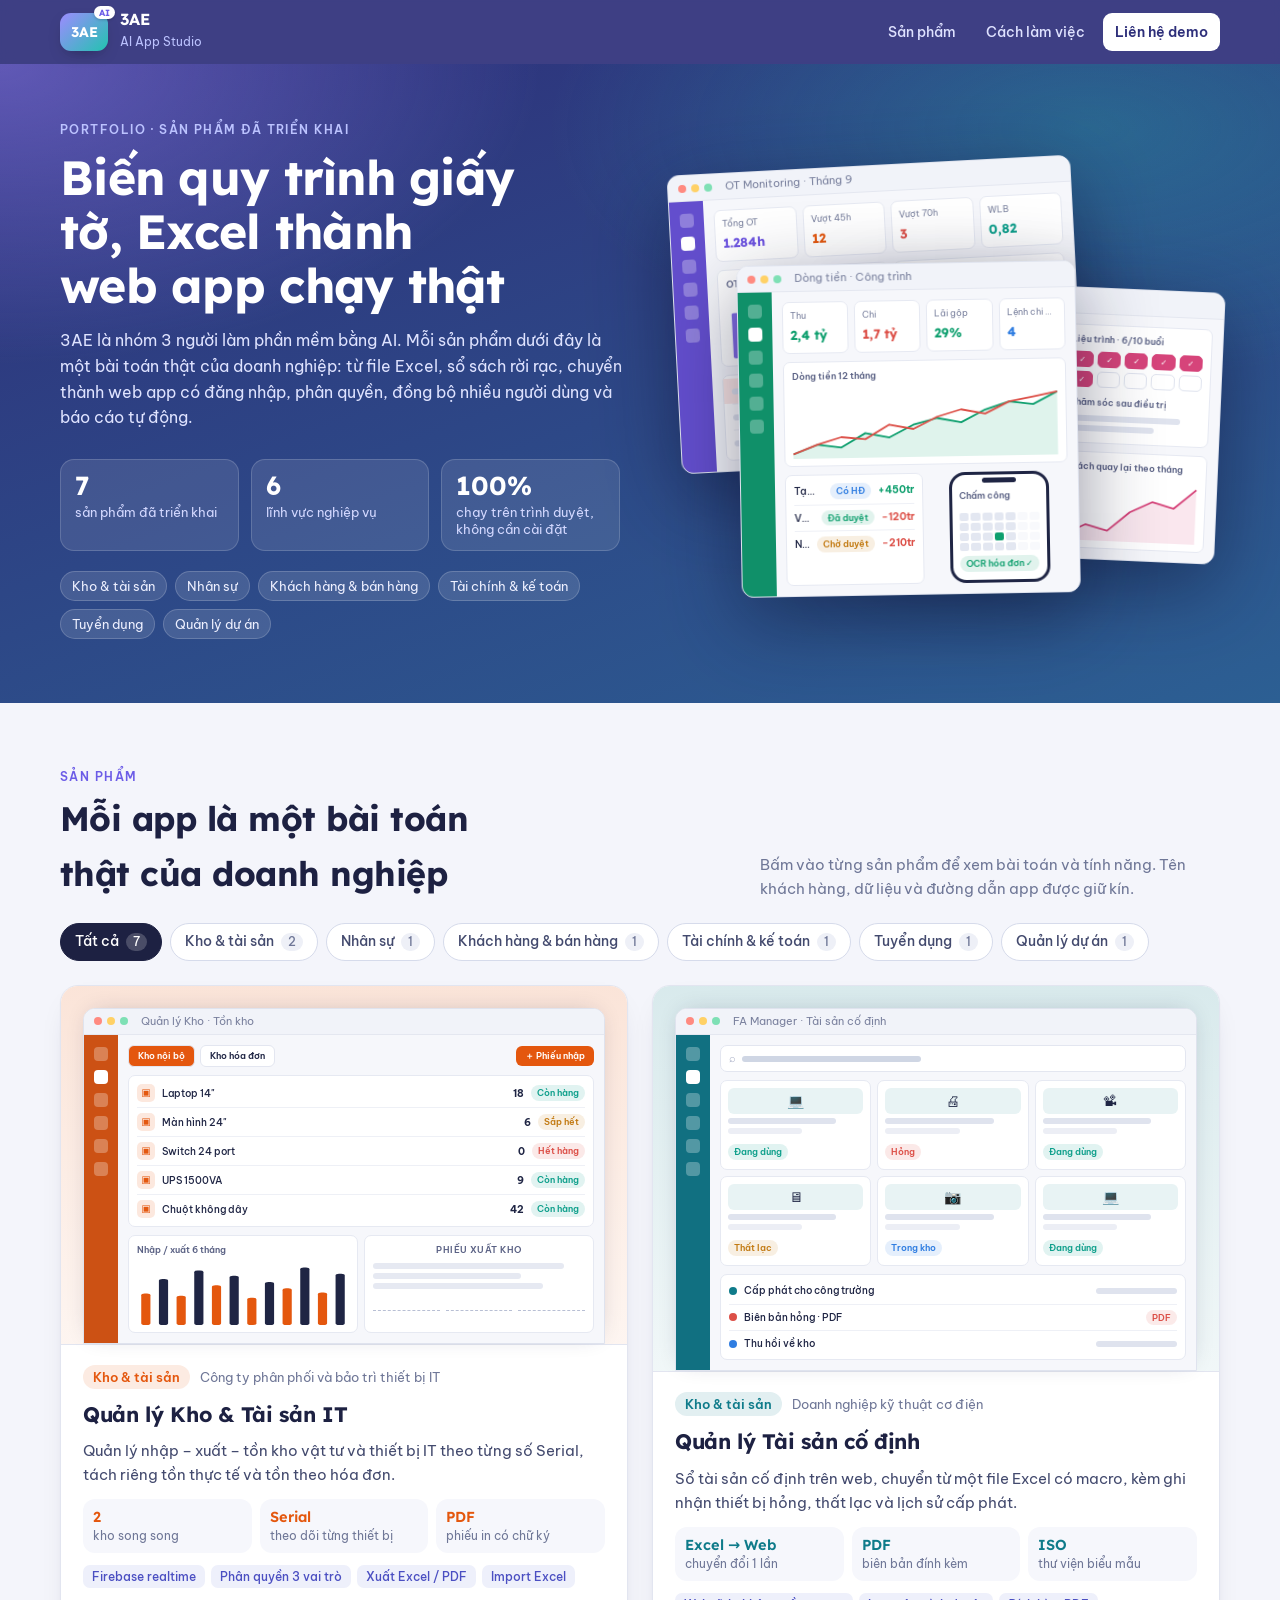
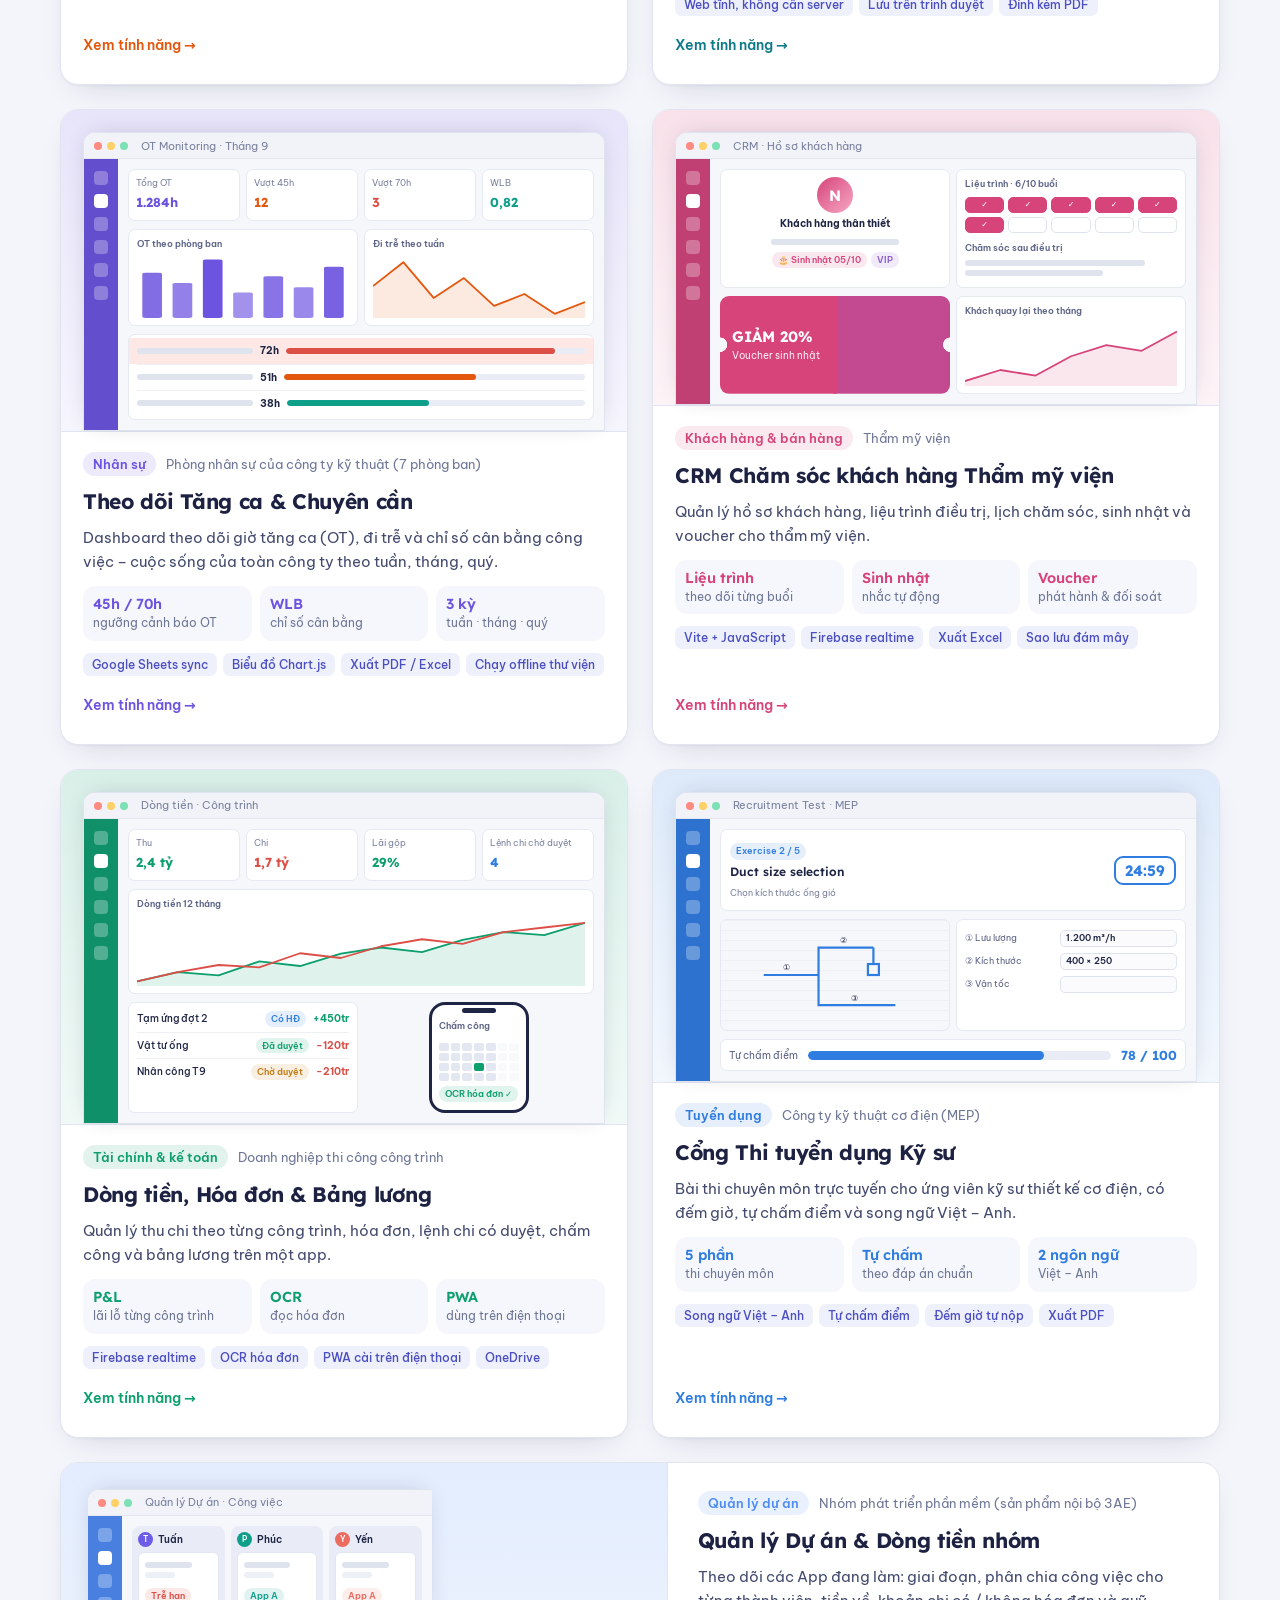
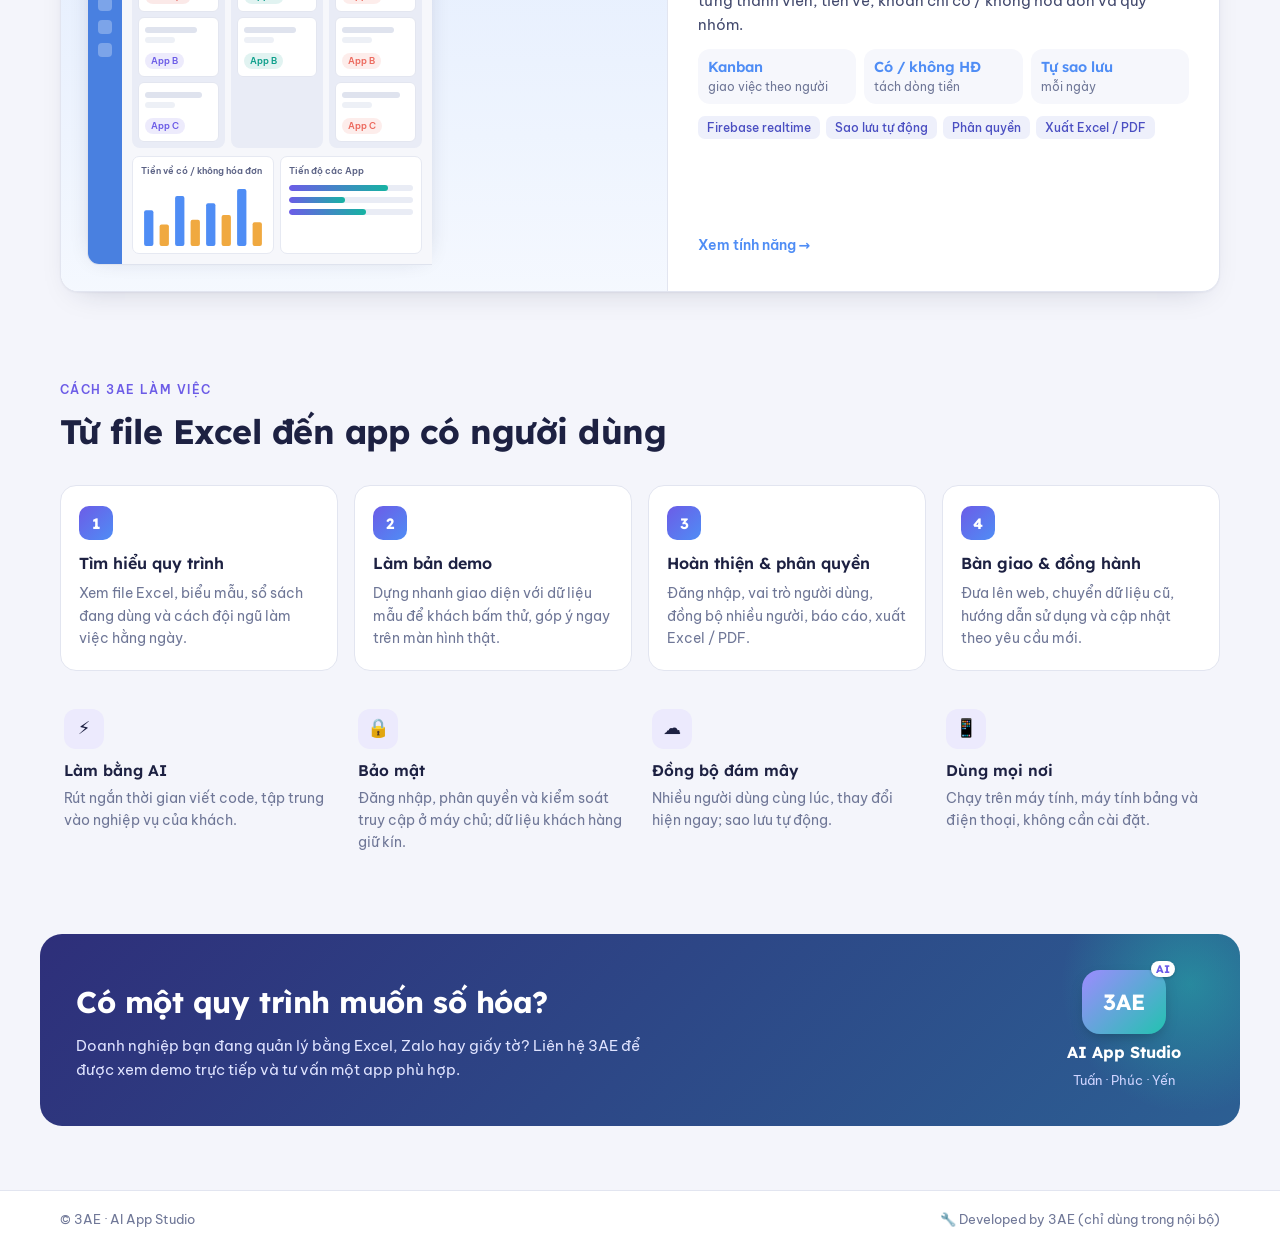
==== gioi-thieu/index.html @ 98850b15 "Thêm trang giới thiệu sản phẩm công khai (gioi-thieu/) và mục Giới thiệu sản phẩm trong app Co-Autho" ====
<!DOCTYPE html>
<html lang="vi">
<head>
<meta charset="utf-8">
<meta name="viewport" content="width=device-width,initial-scale=1">
<title>3AE · AI App Studio – Sản phẩm đã triển khai</title>
<meta name="description" content="3AE – nhóm làm web app bằng AI. Các sản phẩm đã triển khai: quản lý kho, tài sản, nhân sự, CRM, dòng tiền, thi tuyển dụng, quản lý dự án.">
<meta property="og:type" content="website">
<meta property="og:title" content="3AE · AI App Studio – Sản phẩm đã triển khai">
<meta property="og:description" content="Biến quy trình giấy tờ, Excel thành web app chạy thật. Xem 7 sản phẩm 3AE đã làm cho doanh nghiệp.">
<meta property="og:image" content="https://ahntuan13.github.io/taytrai/gioi-thieu/og.png">
<meta property="og:url" content="https://ahntuan13.github.io/taytrai/gioi-thieu/">
<meta name="twitter:card" content="summary_large_image">
<link rel="icon" href="data:image/svg+xml,%3Csvg xmlns='http://www.w3.org/2000/svg' viewBox='0 0 64 64'%3E%3Cdefs%3E%3ClinearGradient id='g' x1='0' y1='0' x2='1' y2='1'%3E%3Cstop offset='0' stop-color='%239d8bff'/%3E%3Cstop offset='1' stop-color='%2322c3b0'/%3E%3C/linearGradient%3E%3C/defs%3E%3Crect width='64' height='64' rx='14' fill='url(%23g)'/%3E%3Ctext x='32' y='41' font-family='Arial' font-weight='700' font-size='22' fill='white' text-anchor='middle'%3E3AE%3C/text%3E%3C/svg%3E">
<link rel="preconnect" href="https://fonts.googleapis.com">
<link rel="preconnect" href="https://fonts.gstatic.com" crossorigin>
<link href="https://fonts.googleapis.com/css2?family=Be+Vietnam+Pro:wght@400;500;600;700&family=Lexend:wght@500;600;700&display=swap" rel="stylesheet">
<link rel="stylesheet" href="style.css?v=20260930.1030">
</head>
<body>
<header class="nav">
  <div class="wrap navin">
    <a class="logo" href="#top"><span class="lg">3AE<em>AI</em></span><span><b>3AE</b><small>AI App Studio</small></span></a>
    <nav><a href="#san-pham">Sản phẩm</a><a href="#cach-lam">Cách làm việc</a><a href="#lien-he" class="navcta">Liên hệ demo</a></nav>
  </div>
</header>

<main id="top">
  <section class="hero">
    <div class="wrap heroin">
      <div class="htext">
        <div class="eyebrow">Portfolio · Sản phẩm đã triển khai</div>
        <h1 id="hero-title">Biến quy trình giấy tờ, Excel thành web app chạy thật</h1>
        <p id="hero-intro"></p>
        <div class="hstats">
          <div><b id="stat-products">7</b><span>sản phẩm đã triển khai</span></div>
          <div><b id="stat-fields">6</b><span>lĩnh vực nghiệp vụ</span></div>
          <div><b>100%</b><span>chạy trên trình duyệt, không cần cài đặt</span></div>
        </div>
        <div class="hfields" id="hero-fields"></div>
      </div>
      <div class="collage" id="collage" aria-hidden="true"></div>
    </div>
  </section>

  <section class="products" id="san-pham">
    <div class="wrap">
      <div class="shead">
        <div><div class="eyebrow dark">Sản phẩm</div><h2>Mỗi app là một bài toán thật của doanh nghiệp</h2></div>
        <p>Bấm vào từng sản phẩm để xem bài toán và tính năng. Tên khách hàng, dữ liệu và đường dẫn app được giữ kín.</p>
      </div>
      <div class="filters" id="filters" role="group" aria-label="Lọc theo lĩnh vực"></div>
      <div class="grid" id="grid"></div>
    </div>
  </section>

  <section class="how" id="cach-lam">
    <div class="wrap">
      <div class="eyebrow dark">Cách 3AE làm việc</div>
      <h2>Từ file Excel đến app có người dùng</h2>
      <ol class="steps">
        <li><b>Tìm hiểu quy trình</b><p>Xem file Excel, biểu mẫu, sổ sách đang dùng và cách đội ngũ làm việc hằng ngày.</p></li>
        <li><b>Làm bản demo</b><p>Dựng nhanh giao diện với dữ liệu mẫu để khách bấm thử, góp ý ngay trên màn hình thật.</p></li>
        <li><b>Hoàn thiện & phân quyền</b><p>Đăng nhập, vai trò người dùng, đồng bộ nhiều người, báo cáo, xuất Excel / PDF.</p></li>
        <li><b>Bàn giao & đồng hành</b><p>Đưa lên web, chuyển dữ liệu cũ, hướng dẫn sử dụng và cập nhật theo yêu cầu mới.</p></li>
      </ol>
      <div class="pillars">
        <div><span>⚡</span><b>Làm bằng AI</b><p>Rút ngắn thời gian viết code, tập trung vào nghiệp vụ của khách.</p></div>
        <div><span>🔒</span><b>Bảo mật</b><p>Đăng nhập, phân quyền và kiểm soát truy cập ở máy chủ; dữ liệu khách hàng giữ kín.</p></div>
        <div><span>☁</span><b>Đồng bộ đám mây</b><p>Nhiều người dùng cùng lúc, thay đổi hiện ngay; sao lưu tự động.</p></div>
        <div><span>📱</span><b>Dùng mọi nơi</b><p>Chạy trên máy tính, máy tính bảng và điện thoại, không cần cài đặt.</p></div>
      </div>
    </div>
  </section>

  <section class="cta" id="lien-he">
    <div class="wrap ctain">
      <div><h2>Có một quy trình muốn số hóa?</h2><p id="cta-text"></p></div>
      <div class="ctabadge"><span class="lg big">3AE<em>AI</em></span><b>AI App Studio</b><small>Tuấn · Phúc · Yến</small></div>
    </div>
  </section>
</main>

<footer class="foot"><div class="wrap footin"><span>© 3AE · AI App Studio</span><span class="credit-text"></span></div></footer>
<div id="modal"></div>

<script src="san-pham.js?v=20260930.1000"></script>
<script src="app.js?v=20260930.1000"></script>
</body>
</html>
---- gioi-thieu/style.css ----
/* Trang giới thiệu 3AE · AI App Studio */
:root{
  --bg:#f4f5fb; --panel:#fff; --ink:#1d2142; --ink2:#434a6e; --muted:#6f7797; --line:#e2e5f0;
  --indigo:#2e2f7a; --steel:#2c5f93; --violet:#6c5ce7; --teal:#16b3a2;
  --grad:linear-gradient(135deg,#6c5ce7 0%,#4f8df5 100%);
  --display:'Lexend','Be Vietnam Pro',system-ui,sans-serif;
  --body:'Be Vietnam Pro',system-ui,-apple-system,'Segoe UI',Roboto,Arial,sans-serif;
}
*{box-sizing:border-box}
html{scroll-behavior:smooth;scroll-padding-top:72px}
body{margin:0;background:var(--bg);color:var(--ink);font:15px/1.6 var(--body);-webkit-font-smoothing:antialiased}
body.noscroll{overflow:hidden}
h1,h2,h3,h4{font-family:var(--display);margin:0;letter-spacing:-.015em;text-wrap:balance}
p{margin:0}
a{color:inherit}
button{font:inherit;color:inherit;cursor:pointer}
:focus-visible{outline:3px solid #9d8bff;outline-offset:2px}
.wrap{width:100%;max-width:1200px;margin:0 auto;padding-inline:20px}
.eyebrow{font-size:12px;font-weight:600;letter-spacing:.12em;text-transform:uppercase;color:#bcc3ff}
.eyebrow.dark{color:var(--violet)}

/* logo */
.lg{position:relative;display:inline-grid;place-items:center;height:38px;min-width:48px;padding:0 8px;border-radius:11px;background:linear-gradient(135deg,#9d8bff 0%,#22c3b0 100%);color:#fff;font:700 14px var(--display);box-shadow:0 6px 16px -6px rgba(0,0,0,.35)}
.lg em{position:absolute;right:-7px;top:-7px;font-style:normal;background:#fff;color:var(--violet);font-size:9px;font-weight:700;border-radius:99px;padding:1px 5px;box-shadow:0 1px 3px rgba(0,0,0,.2)}
.lg.big{height:64px;min-width:84px;font-size:22px;border-radius:18px}
.lg.big em{font-size:11px;right:-9px;top:-9px}

/* nav */
.nav{position:sticky;top:0;z-index:30;background:rgba(46,47,122,.92);backdrop-filter:blur(8px);color:#fff}
.navin{display:flex;align-items:center;justify-content:space-between;gap:16px;height:64px}
.logo{display:flex;align-items:center;gap:12px;text-decoration:none}
.logo b{display:block;font:700 16px var(--display);line-height:1.1}
.logo small{color:#bcc3ff;font-size:12px}
.nav nav{display:flex;align-items:center;gap:6px}
.nav nav a{text-decoration:none;font-size:14px;font-weight:500;padding:8px 12px;border-radius:9px;color:#dfe2ff}
.nav nav a:hover{background:rgba(255,255,255,.12);color:#fff}
.nav nav a.navcta{background:#fff;color:var(--indigo);font-weight:600}
.nav nav a.navcta:hover{background:#eef0ff}

/* hero */
.hero{background:radial-gradient(900px 420px at 85% 10%,rgba(34,195,176,.28),transparent 60%),radial-gradient(900px 500px at 0% 0%,rgba(157,139,255,.45),transparent 60%),linear-gradient(160deg,var(--indigo) 0%,var(--steel) 100%);color:#fff;overflow:hidden}
.heroin{display:grid;grid-template-columns:minmax(0,1.05fr) minmax(0,1fr);gap:40px;align-items:center;padding-block:56px 64px}
.htext h1{font-size:clamp(30px,4.2vw,48px);line-height:1.12;font-weight:700;margin:12px 0 16px}
.htext>p{color:#dfe3ff;max-width:56ch;font-size:16px}
.hstats{display:grid;grid-template-columns:repeat(3,minmax(0,1fr));gap:12px;margin:28px 0 20px;max-width:560px}
.hstats div{background:rgba(255,255,255,.1);border:1px solid rgba(255,255,255,.16);border-radius:14px;padding:12px 14px}
.hstats b{display:block;font:700 26px var(--display);line-height:1.1}
.hstats span{font-size:12.5px;color:#d3d8ff;line-height:1.35;display:block;margin-top:4px}
.hfields{display:flex;flex-wrap:wrap;gap:8px}
.hfields span{font-size:12.5px;padding:4px 11px;border-radius:99px;background:rgba(255,255,255,.12);color:#eef0ff;border:1px solid rgba(255,255,255,.18)}
.collage{position:relative;height:430px}
.cl{position:absolute;width:74%;filter:drop-shadow(0 24px 40px rgba(8,10,40,.45))}
.cl0{left:0;top:0;transform:rotate(-3deg)}
.cl1{right:0;top:120px;transform:rotate(2.5deg);width:66%}
.cl2{left:12%;bottom:0;width:62%;transform:rotate(-1deg)}
.cl .m-frame{pointer-events:none}

/* products */
.products{padding-block:64px 40px}
.shead{display:flex;justify-content:space-between;align-items:flex-end;gap:24px;flex-wrap:wrap;margin-bottom:22px}
.shead h2{font-size:clamp(24px,3vw,34px);margin-top:6px;max-width:22ch}
.shead p{color:var(--muted);max-width:46ch}
.filters{display:flex;flex-wrap:wrap;gap:8px;margin-bottom:24px}
.fchip{border:1px solid #d6dbeb;background:#fff;border-radius:99px;padding:7px 14px;font-size:13.5px;font-weight:500;color:var(--ink2);display:inline-flex;gap:7px;align-items:center}
.fchip small{font-size:11.5px;color:var(--muted);background:#eef0f7;border-radius:99px;padding:0 7px}
.fchip:hover{border-color:#b9bfe0}
.fchip[aria-pressed="true"]{background:var(--ink);border-color:var(--ink);color:#fff}
.fchip[aria-pressed="true"] small{background:rgba(255,255,255,.2);color:#fff}
.grid{display:grid;grid-template-columns:repeat(2,minmax(0,1fr));gap:24px}
.card{background:var(--panel);border:1px solid var(--line);border-radius:18px;overflow:hidden;display:flex;flex-direction:column;box-shadow:0 1px 2px rgba(29,33,66,.04),0 12px 30px -18px rgba(29,33,66,.25);transition:transform .18s,box-shadow .18s}
.card:hover{transform:translateY(-3px);box-shadow:0 1px 2px rgba(29,33,66,.04),0 22px 44px -22px rgba(29,33,66,.35)}
.shot{all:unset;display:block;cursor:pointer;padding:22px 22px 0;background:linear-gradient(180deg,color-mix(in srgb,var(--c) 16%,#fff) 0%,color-mix(in srgb,var(--c) 6%,#fff) 100%);border-bottom:1px solid var(--line)}
.shot .m-frame{border-bottom-left-radius:0;border-bottom-right-radius:0;box-shadow:0 -2px 24px -10px rgba(29,33,66,.3)}
.shot:focus-visible{outline:3px solid var(--c);outline-offset:-3px}
.cbody{padding:20px 22px 22px;display:flex;flex-direction:column;gap:12px;flex:1}
.cmeta{display:flex;flex-wrap:wrap;gap:6px 10px;align-items:center;font-size:12.5px}
.field{font-weight:600;color:var(--c);background:color-mix(in srgb,var(--c) 12%,#fff);padding:2px 10px;border-radius:99px}
.client{color:var(--muted)}
.card h3{font-size:21px;line-height:1.25}
.card p{color:var(--ink2)}
.cstats{display:grid;grid-template-columns:repeat(3,minmax(0,1fr));gap:8px}
.cstats div{background:#f6f7fc;border-radius:12px;padding:9px 10px}
.cstats b{display:block;font:600 14.5px var(--display);color:var(--c);line-height:1.25}
.cstats span{display:block;font-size:12px;color:var(--muted);line-height:1.35;margin-top:2px}
.ctech{display:flex;flex-wrap:wrap;gap:6px}
.ctech span{font-size:12px;padding:2px 9px;border-radius:7px;background:#eef0fb;color:#4b4fc2;font-weight:500}
.more{all:unset;cursor:pointer;margin-top:auto;align-self:flex-start;font-weight:600;font-size:14px;color:var(--c);padding:6px 0}
.more span{display:inline-block;transition:transform .15s}
.more:hover span{transform:translateX(4px)}
.more:focus-visible{outline:3px solid var(--c);outline-offset:2px;border-radius:4px}

/* how */
.how{padding-block:48px 64px}
.how h2{font-size:clamp(24px,3vw,34px);margin:6px 0 26px}
.steps{list-style:none;margin:0;padding:0;display:grid;grid-template-columns:repeat(4,minmax(0,1fr));gap:16px;counter-reset:s}
.steps li{counter-increment:s;background:#fff;border:1px solid var(--line);border-radius:16px;padding:20px 18px;position:relative}
.steps li::before{content:counter(s);display:grid;place-items:center;width:34px;height:34px;border-radius:10px;background:var(--grad);color:#fff;font:700 15px var(--display);margin-bottom:12px}
.steps b{font:600 16px var(--display)}
.steps p{color:var(--muted);font-size:14px;margin-top:6px}
.pillars{display:grid;grid-template-columns:repeat(4,minmax(0,1fr));gap:16px;margin-top:22px}
.pillars div{padding:16px 4px}
.pillars span{display:grid;place-items:center;width:40px;height:40px;border-radius:12px;background:#eceafd;font-size:18px;margin-bottom:10px}
.pillars b{font:600 15.5px var(--display)}
.pillars p{color:var(--muted);font-size:14px;margin-top:4px}

/* cta */
.cta{padding-block:0 64px}
.ctain{display:flex;align-items:center;justify-content:space-between;gap:28px;flex-wrap:wrap;background:linear-gradient(135deg,var(--indigo) 0%,var(--steel) 100%);color:#fff;border-radius:22px;padding:36px 36px;position:relative;overflow:hidden}
.ctain::after{content:"";position:absolute;right:-80px;top:-80px;width:260px;height:260px;border-radius:50%;background:radial-gradient(circle,rgba(34,195,176,.45),transparent 70%)}
.ctain h2{font-size:clamp(22px,2.6vw,30px)}
.ctain p{color:#dfe3ff;margin-top:8px;max-width:60ch}
.ctabadge{display:flex;flex-direction:column;align-items:center;gap:8px;text-align:center;position:relative;z-index:1;min-width:160px}
.ctabadge b{font:700 16px var(--display)}
.ctabadge small{color:#cfd4ff}

/* footer */
.foot{border-top:1px solid var(--line);background:#fff}
.footin{display:flex;justify-content:space-between;gap:12px;flex-wrap:wrap;padding-block:18px;font-size:13px;color:var(--muted)}

/* modal */
.ov{position:fixed;inset:0;z-index:100;background:rgba(20,22,52,.55);display:flex;justify-content:center;align-items:flex-start;padding:4vh 16px;overflow:auto;animation:fade .15s ease}
.md{position:relative;background:#fff;border-radius:20px;width:100%;max-width:880px;overflow:hidden;box-shadow:0 30px 80px -20px rgba(0,0,0,.5)}
.md-shot{padding:28px 32px 0;background:linear-gradient(180deg,color-mix(in srgb,var(--c) 18%,#fff),color-mix(in srgb,var(--c) 6%,#fff));border-bottom:1px solid var(--line)}
.md-shot .m-frame{border-bottom-left-radius:0;border-bottom-right-radius:0}
.md-body{padding:24px 32px 30px;display:flex;flex-direction:column;gap:14px}
.md-body h2{font-size:28px}
.md-body .lead{font-size:16px;color:var(--ink2)}
.prob{background:#f6f7fc;border-left:4px solid var(--c);border-radius:10px;padding:12px 16px}
.prob b{font-size:13px;text-transform:uppercase;letter-spacing:.06em;color:var(--c)}
.prob p{color:var(--ink2);margin-top:4px}
.md-body h4{font-size:16px;margin-top:4px}
.feat{list-style:none;margin:0;padding:0;display:grid;grid-template-columns:1fr 1fr;gap:8px 20px}
.feat li{position:relative;padding-left:26px;color:var(--ink2);font-size:14.5px}
.feat li::before{content:"✓";position:absolute;left:0;top:1px;width:18px;height:18px;border-radius:6px;display:grid;place-items:center;font-size:11px;font-weight:700;color:#fff;background:var(--c)}
.note{font-size:12.5px;color:var(--muted)}
.x{position:absolute;right:14px;top:14px;z-index:2;width:38px;height:38px;border-radius:12px;border:0;background:rgba(255,255,255,.9);font-size:16px;box-shadow:0 2px 8px rgba(0,0,0,.15)}
.x:hover{background:#fff}
@keyframes fade{from{opacity:0}to{opacity:1}}

/* =====================================================================
   HÌNH MINH HỌA GIAO DIỆN (dữ liệu mẫu)
   ===================================================================== */
.m-frame{--c:#6c5ce7;background:#fff;border-radius:12px;overflow:hidden;border:1px solid #dfe3ee;font-family:var(--body);color:#1f2544;text-align:left;user-select:none}
.m-bar{display:flex;align-items:center;gap:5px;height:26px;padding:0 10px;background:#f1f3f9;border-bottom:1px solid #e4e7f0}
.m-bar span{width:8px;height:8px;border-radius:50%;background:#d5d9e6}
.m-bar span:nth-child(1){background:#ff8a80}.m-bar span:nth-child(2){background:#ffd166}.m-bar span:nth-child(3){background:#7ee0b5}
.m-bar em{font-style:normal;font-size:10.5px;color:#7a819e;margin-left:8px;white-space:nowrap;overflow:hidden;text-overflow:ellipsis}
.m-body{display:flex;min-height:230px}
.m-side{width:34px;flex:none;background:color-mix(in srgb,var(--c) 88%,#1d2142);display:flex;flex-direction:column;align-items:center;gap:9px;padding-top:12px}
.m-side i{width:14px;height:14px;border-radius:4px;background:rgba(255,255,255,.28)}
.m-side i.on{background:#fff}
.m-main{flex:1;min-width:0;padding:10px;display:flex;flex-direction:column;gap:8px;background:#f6f7fb}
.m-svg{display:block;width:100%;height:auto}
.m-t{display:block;height:6px;border-radius:4px;background:#dfe3ee;margin:4px 0}
.m-row4{display:grid;grid-template-columns:repeat(4,minmax(0,1fr));gap:6px}
.m-kpi{background:#fff;border:1px solid #e6e9f2;border-radius:7px;padding:6px 7px;min-width:0}
.m-kl{display:block;font-size:8.5px;color:#7a819e;white-space:nowrap;overflow:hidden;text-overflow:ellipsis}
.m-kpi b{font:700 13px var(--display);white-space:nowrap}
.m-grid2{display:grid;grid-template-columns:repeat(2,minmax(0,1fr));gap:6px}
.m-card{background:#fff;border:1px solid #e6e9f2;border-radius:7px;padding:7px 8px;min-width:0}
.m-ct{font-size:9px;font-weight:600;color:#5a6184;margin-bottom:5px;white-space:nowrap;overflow:hidden;text-overflow:ellipsis}
.m-tbl{padding:3px 8px}
.m-tr{display:flex;align-items:center;gap:7px;padding:5px 0;border-top:1px solid #eef0f6;font-size:9.5px}
.m-tr:first-child{border-top:0}
.m-tr .m-t{flex:none;margin:0}
.m-name{flex:1;min-width:0;white-space:nowrap;overflow:hidden;text-overflow:ellipsis;font-weight:500}
.m-num{font-weight:700;font-variant-numeric:tabular-nums;white-space:nowrap}
.m-prog{flex:1;height:6px;border-radius:99px;background:#e9ecf5;overflow:hidden;min-width:30px}
.m-prog i{display:block;height:100%;border-radius:99px}
.m-prog.big{height:9px}
.m-tr.blink{background:#fde8e6;margin:0 -8px;padding-inline:8px;animation:blink 1.6s ease-in-out infinite}
@keyframes blink{50%{background:#fff}}
.m-chip{display:inline-block;font-size:8.5px;font-weight:600;padding:1px 6px;border-radius:99px;white-space:nowrap}
.m-ico{width:18px;height:18px;border-radius:5px;display:grid;place-items:center;font-size:10px;flex:none}
.m-dot{width:8px;height:8px;border-radius:50%;flex:none}
.m-tabs{display:flex;gap:5px;align-items:center}
.m-tabs b{font-size:9px;font-weight:600;padding:3px 9px;border-radius:6px;background:#fff;border:1px solid #e3e6f0}
.m-btn{margin-left:auto;font-size:9px;font-weight:600;color:#fff;padding:3px 9px;border-radius:6px}
.m-slip .m-t{background:#e6e9f2}
.m-slip .m-ct{text-align:center;letter-spacing:.05em}
.m-sign{display:grid;grid-template-columns:repeat(3,1fr);gap:6px;margin-top:8px}
.m-sign i{height:14px;border-bottom:1px dashed #b8bfd4}
.m-search{display:flex;align-items:center;gap:6px;background:#fff;border:1px solid #e3e6f0;border-radius:7px;padding:4px 8px;font-size:11px;color:#9aa1bd}
.m-search .m-t{margin:0}
.m-assets{display:grid;grid-template-columns:repeat(3,minmax(0,1fr));gap:6px}
.m-asset{background:#fff;border:1px solid #e6e9f2;border-radius:7px;padding:7px;min-width:0}
.m-aic{display:grid;place-items:center;height:26px;border-radius:6px;font-size:14px;margin-bottom:3px}
.m-crm{align-items:stretch}
.m-prof{display:flex;flex-direction:column;align-items:center;text-align:center;gap:3px}
.m-prof b{font-size:10px}
.m-prof .m-t{align-self:center}
.m-av{width:36px;height:36px;border-radius:50%;display:grid;place-items:center;color:#fff;font:700 15px var(--display)}
.m-tags{display:flex;flex-wrap:wrap;gap:4px;justify-content:center}
.m-sess{display:grid;grid-template-columns:repeat(5,1fr);gap:4px}
.m-sess i{display:grid;place-items:center;height:16px;border-radius:5px;border:1px solid #dfe3ee;font-size:8px;font-style:normal;color:#fff;background:#fff}
.m-sess i:not([style]){color:#9aa1bd}
.m-voucher{display:flex;flex-direction:column;justify-content:center;gap:2px;border-radius:9px;padding:10px 12px;color:#fff;background:radial-gradient(circle at 0 50%,transparent 7px,var(--c) 7.5px) left/51% 100% no-repeat,radial-gradient(circle at 100% 50%,transparent 7px,color-mix(in srgb,var(--c) 75%,#8a5bd1) 7.5px) right/51% 100% no-repeat}
.m-voucher b{font:700 15px var(--display)}
.m-voucher span{font-size:9.5px;opacity:.9}
.m-stack{position:relative}
.m-over{position:absolute;inset:0}
.m-phone{position:relative;justify-self:center;width:100px;background:#fff;border:3px solid #1f2544;border-radius:16px;padding:14px 7px 8px;display:flex;flex-direction:column;gap:5px;align-items:flex-start}
.m-notch{position:absolute;top:3px;left:50%;transform:translateX(-50%);width:34px;height:5px;border-radius:9px;background:#1f2544}
.m-cal{display:grid;grid-template-columns:repeat(7,1fr);gap:2px;width:100%}
.m-cal i{height:8px;border-radius:2px;background:#e3e7f1}
.m-examhead{display:flex;justify-content:space-between;align-items:center;gap:8px;background:#fff;border:1px solid #e6e9f2;border-radius:7px;padding:7px 9px}
.m-examhead b{display:block;font:600 12px var(--display);margin-top:3px}
.m-examhead span{font-size:9px;color:#7a819e}
.m-timer{font:700 15px var(--display);border:2px solid;border-radius:9px;padding:3px 9px;font-variant-numeric:tabular-nums}
.m-dwg{display:flex;align-items:center;background:repeating-linear-gradient(0deg,#f6f7fb 0 9px,#eef0f6 9px 10px),repeating-linear-gradient(90deg,transparent 0 9px,#eef0f6 9px 10px)}
.m-field{display:flex;align-items:center;justify-content:space-between;gap:6px;font-size:9px;color:#5a6184;padding:3px 0}
.m-inp{font-style:normal;flex:0 0 55%;height:17px;border:1px solid #dfe3ee;border-radius:5px;font-size:9px;display:flex;align-items:center;padding:0 5px;color:#1f2544;font-weight:600;background:#fbfbfe}
.m-score{display:flex;align-items:center;gap:10px;font-size:9.5px;color:#5a6184}
.m-score b{font:700 13px var(--display);white-space:nowrap}
.m-kan{display:grid;grid-template-columns:repeat(3,minmax(0,1fr));gap:6px}
.m-col{background:#e9ecf6;border-radius:8px;padding:6px;display:flex;flex-direction:column;gap:5px;min-width:0}
.m-colh{display:flex;align-items:center;gap:5px;font-size:9.5px;font-weight:600}
.m-colh span{width:15px;height:15px;border-radius:50%;display:grid;place-items:center;color:#fff;font-size:8px}
.m-task{background:#fff;border-radius:6px;padding:5px 6px;border:1px solid #e3e6f0}
.m-img{display:block;width:100%;border-radius:12px 12px 0 0;border:1px solid #dfe3ee}

/* responsive */
@media (max-width:980px){
  .heroin{grid-template-columns:1fr;padding-block:40px 48px}
  .collage{height:360px;max-width:560px;width:100%;margin:0 auto}
  .grid{grid-template-columns:1fr}
  .steps,.pillars{grid-template-columns:repeat(2,minmax(0,1fr))}
}
@media (max-width:620px){
  .nav nav a:not(.navcta){display:none}
  .hstats{grid-template-columns:1fr 1fr}
  .hstats div:last-child{grid-column:1/-1}
  .collage{height:280px}
  .cl0{width:88%}.cl1{width:78%;top:90px}.cl2{width:74%;left:4%}
  .shot{padding:14px 14px 0}.cbody{padding:16px}
  .cstats{grid-template-columns:1fr 1fr 1fr;gap:6px}
  .steps,.pillars{grid-template-columns:1fr}
  .feat{grid-template-columns:1fr}
  .md-shot{padding:18px 14px 0}.md-body{padding:18px 16px 22px}
  .md-body h2{font-size:23px}
  .ctain{padding:26px 22px}
  .m-row4{grid-template-columns:repeat(2,minmax(0,1fr))}
}
@media (prefers-reduced-motion:reduce){*{animation:none!important;transition:none!important}html{scroll-behavior:auto}}

/* chiều cao biểu đồ cố định để các thẻ đều nhau */
.m-card .m-svg{height:62px}
.m-dwg .m-svg{height:96px}
.m-stack .m-svg{height:70px}
.m-main{justify-content:flex-start}
/* thẻ lẻ cuối cùng: trải ngang cả hàng */
@media (min-width:981px){
  .grid .card:last-child:nth-child(odd){grid-column:1/-1;display:grid;grid-template-columns:minmax(0,1.1fr) minmax(0,1fr)}
  .grid .card:last-child:nth-child(odd) .shot{border-bottom:0;border-right:1px solid var(--line);padding:26px 0 26px 26px;display:flex;align-items:center}
  .grid .card:last-child:nth-child(odd) .shot .m-frame{border-radius:12px 0 0 12px;border-right:0}
  .grid .card:last-child:nth-child(odd) .cbody{padding:28px 30px;justify-content:center}
}
@media (max-width:980px){.collage{margin-top:28px}}
@media (max-width:620px){.collage{margin-top:36px}}
@media (max-width:620px){
  .collage{height:auto;margin-top:8px}
  .cl1,.cl2{display:none}
  .cl0{position:relative;width:100%;transform:none}
}
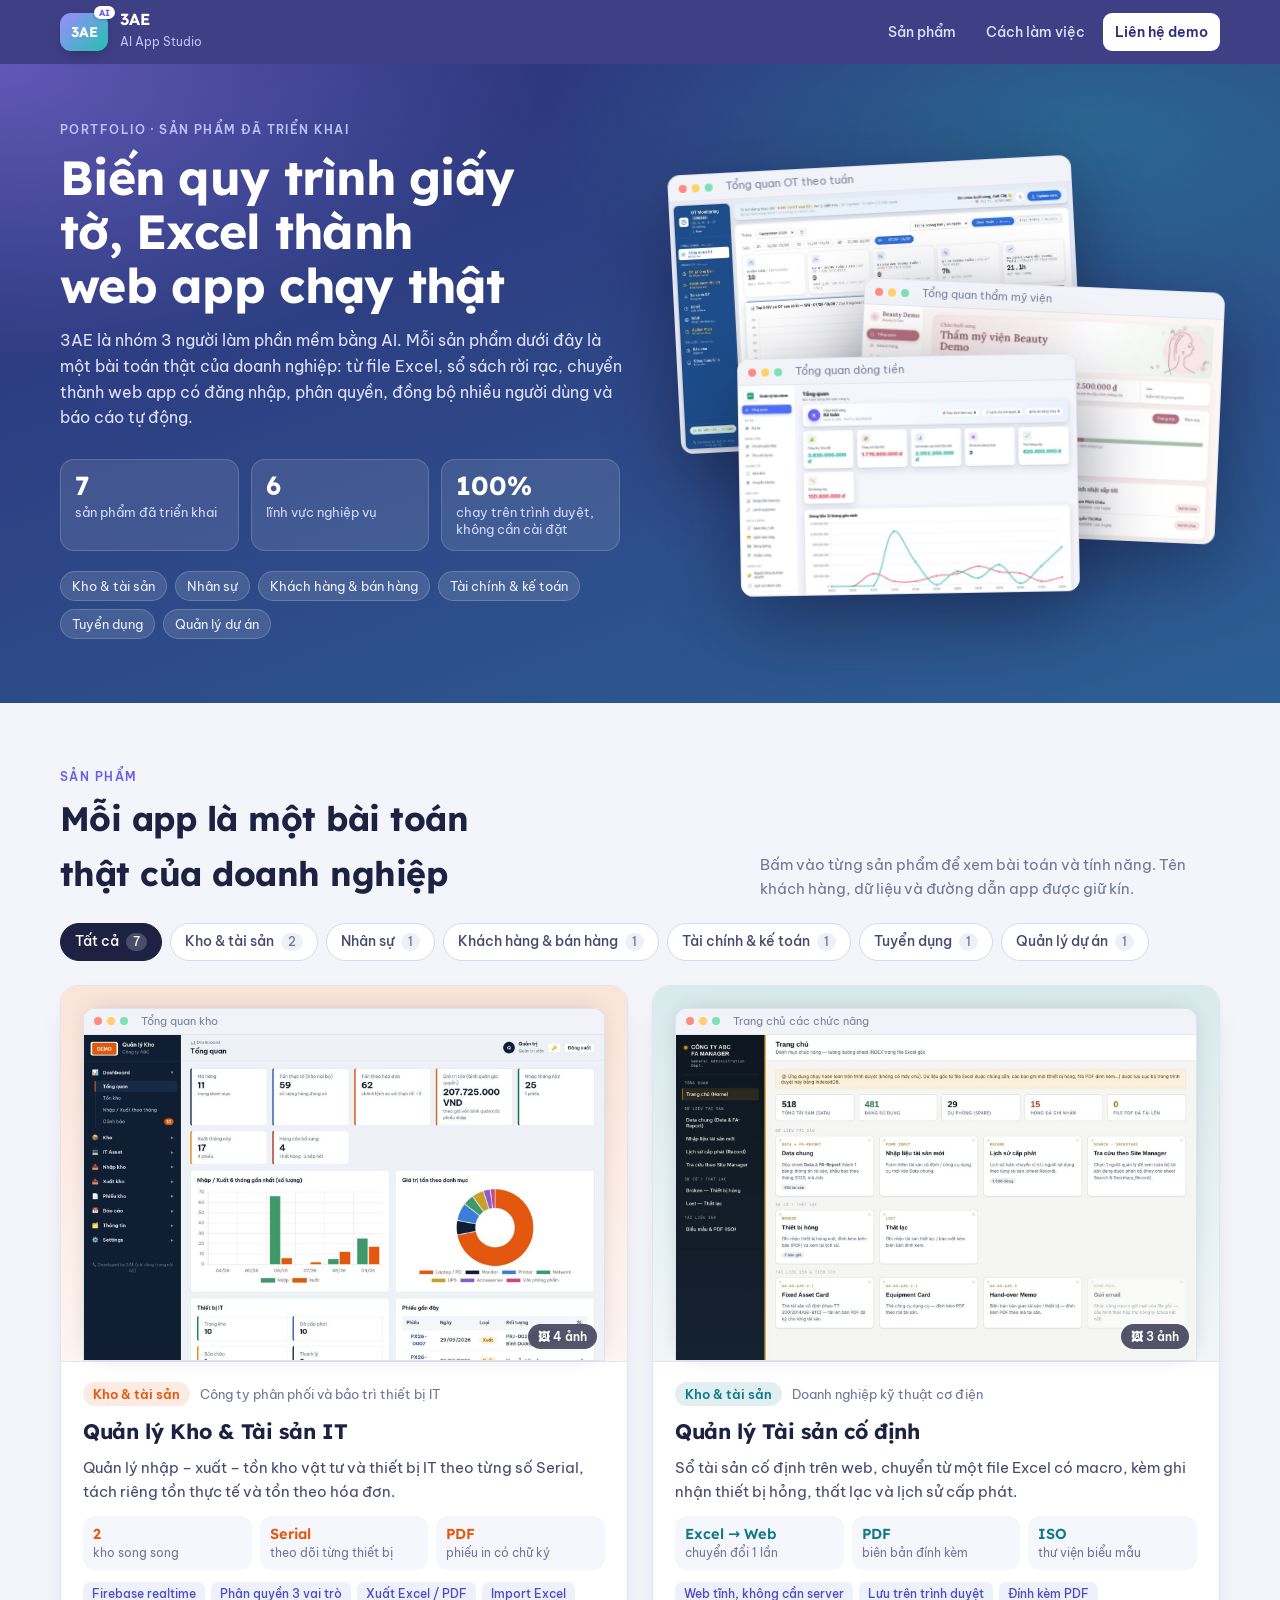
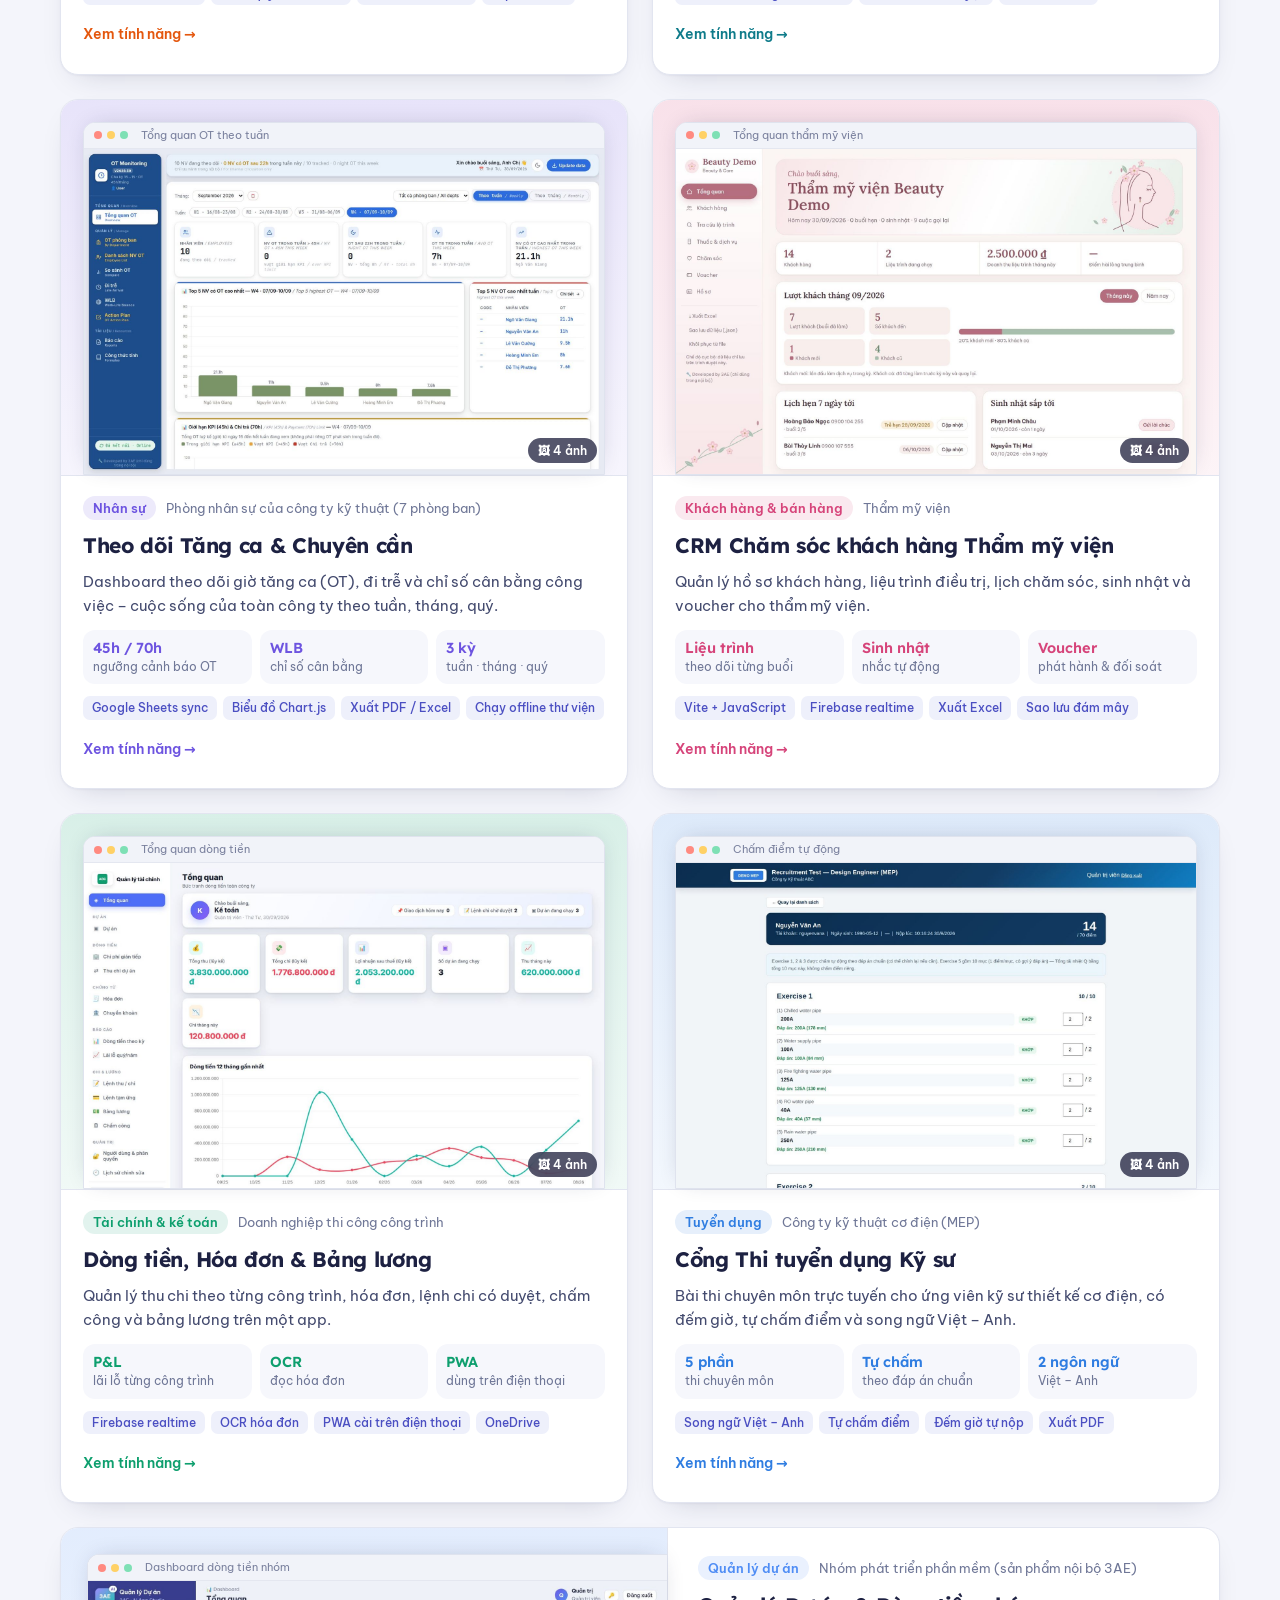
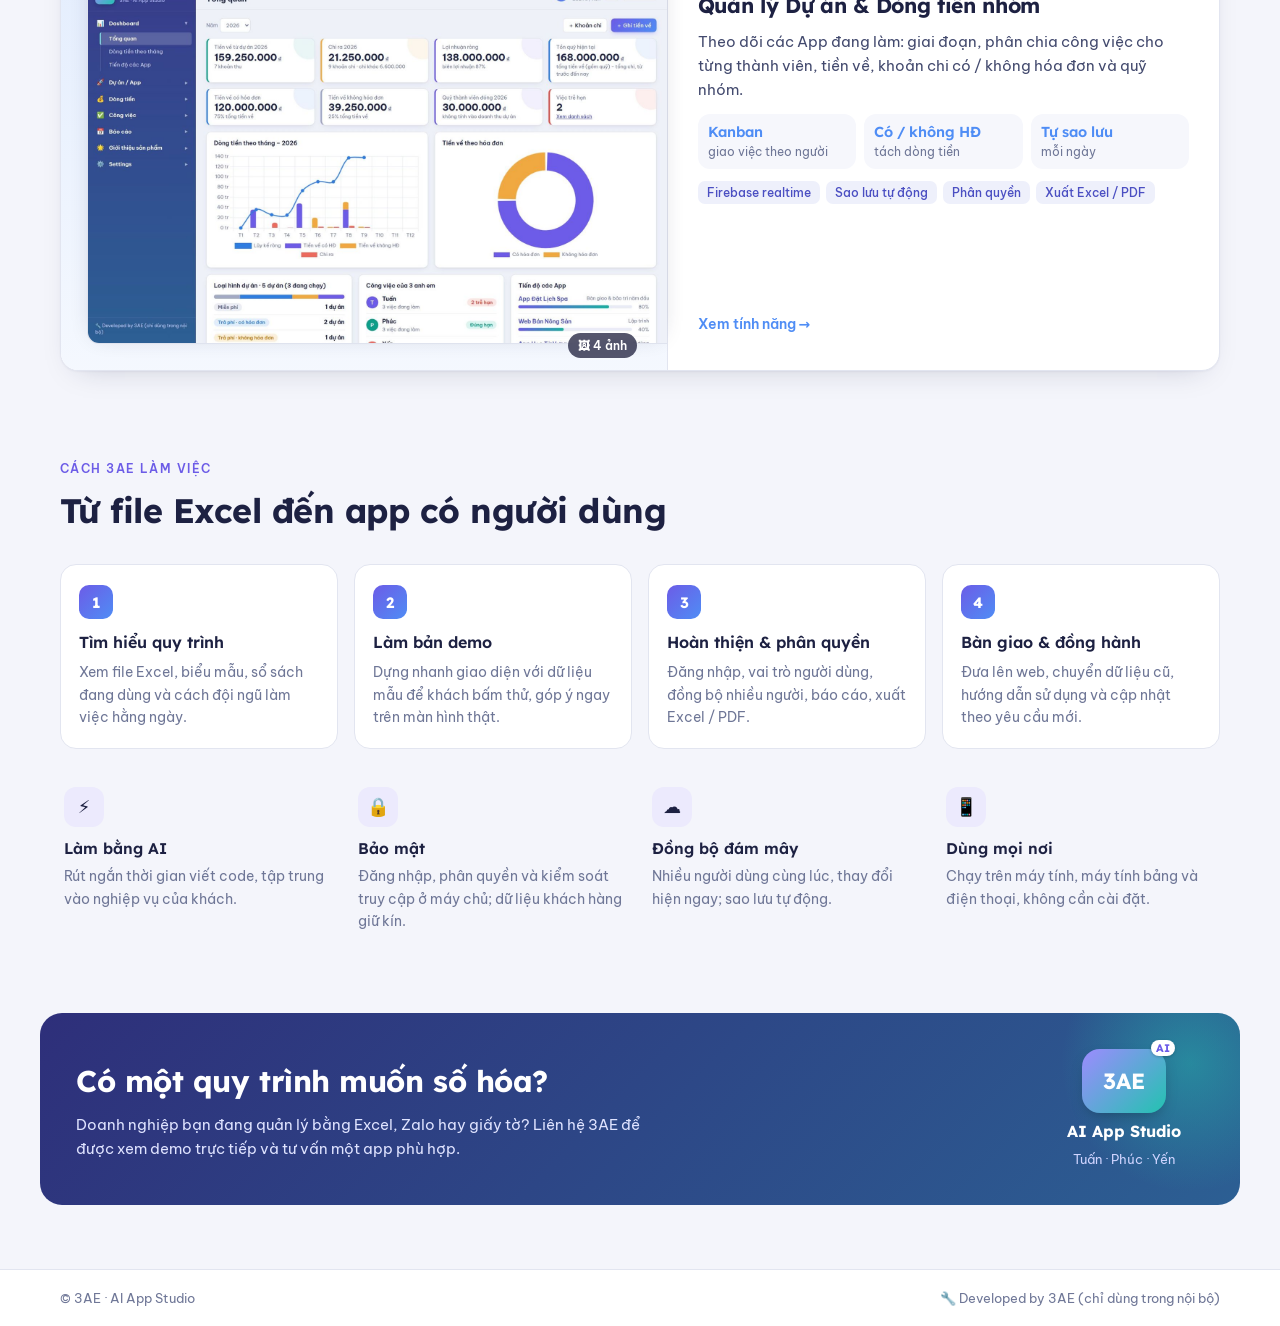
==== commit eb47a4a6: "Trang giới thiệu: thay hình minh họa bằng ảnh chụp giao diện thật (dữ liệu giả, đã thay logo / tên k" ====
--- a/gioi-thieu/index.html
+++ b/gioi-thieu/index.html
@@ -15,7 +15,7 @@
 <link rel="preconnect" href="https://fonts.googleapis.com">
 <link rel="preconnect" href="https://fonts.gstatic.com" crossorigin>
 <link href="https://fonts.googleapis.com/css2?family=Be+Vietnam+Pro:wght@400;500;600;700&family=Lexend:wght@500;600;700&display=swap" rel="stylesheet">
-<link rel="stylesheet" href="style.css?v=20260930.1030">
+<link rel="stylesheet" href="style.css?v=20260930.1130">
 </head>
 <body>
 <header class="nav">
@@ -84,7 +84,7 @@
 <footer class="foot"><div class="wrap footin"><span>© 3AE · AI App Studio</span><span class="credit-text"></span></div></footer>
 <div id="modal"></div>
 
-<script src="san-pham.js?v=20260930.1000"></script>
-<script src="app.js?v=20260930.1000"></script>
+<script src="san-pham.js?v=20260930.1130"></script>
+<script src="app.js?v=20260930.1130"></script>
 </body>
 </html>
--- a/gioi-thieu/style.css
+++ b/gioi-thieu/style.css
@@ -262,3 +262,18 @@
   .cl1,.cl2{display:none}
   .cl0{position:relative;width:100%;transform:none}
 }
+
+/* ---------- ảnh chụp giao diện thật ---------- */
+.shotf{background:#fff}
+.shotf .m-img{display:block;width:100%;height:auto;border:0;border-radius:0;aspect-ratio:16/10;object-fit:cover;object-position:top left;background:#f3f5fa}
+.shot{position:relative}
+.nshots{position:absolute;right:30px;bottom:12px;font-size:12px;font-weight:600;color:#fff;background:rgba(20,22,52,.72);padding:3px 10px;border-radius:99px;backdrop-filter:blur(4px)}
+.md-shot .shotf .m-img{aspect-ratio:auto;object-fit:contain;max-height:62vh}
+.thumbs{display:flex;gap:10px;overflow-x:auto;padding:14px 0 16px}
+.th{flex:0 0 150px;border:2px solid transparent;background:#fff;border-radius:10px;padding:0;overflow:hidden;text-align:left;box-shadow:0 1px 3px rgba(0,0,0,.08)}
+.th img{display:block;width:100%;aspect-ratio:16/10;object-fit:cover;object-position:top left}
+.th span{display:block;font-size:11.5px;color:var(--ink2);padding:5px 8px;white-space:nowrap;overflow:hidden;text-overflow:ellipsis}
+.th[aria-selected="true"]{border-color:var(--c)}
+.th:hover{border-color:color-mix(in srgb,var(--c) 50%,transparent)}
+.cl .shotf .m-img{aspect-ratio:16/10}
+@media (max-width:620px){.th{flex-basis:120px}.nshots{right:20px}}
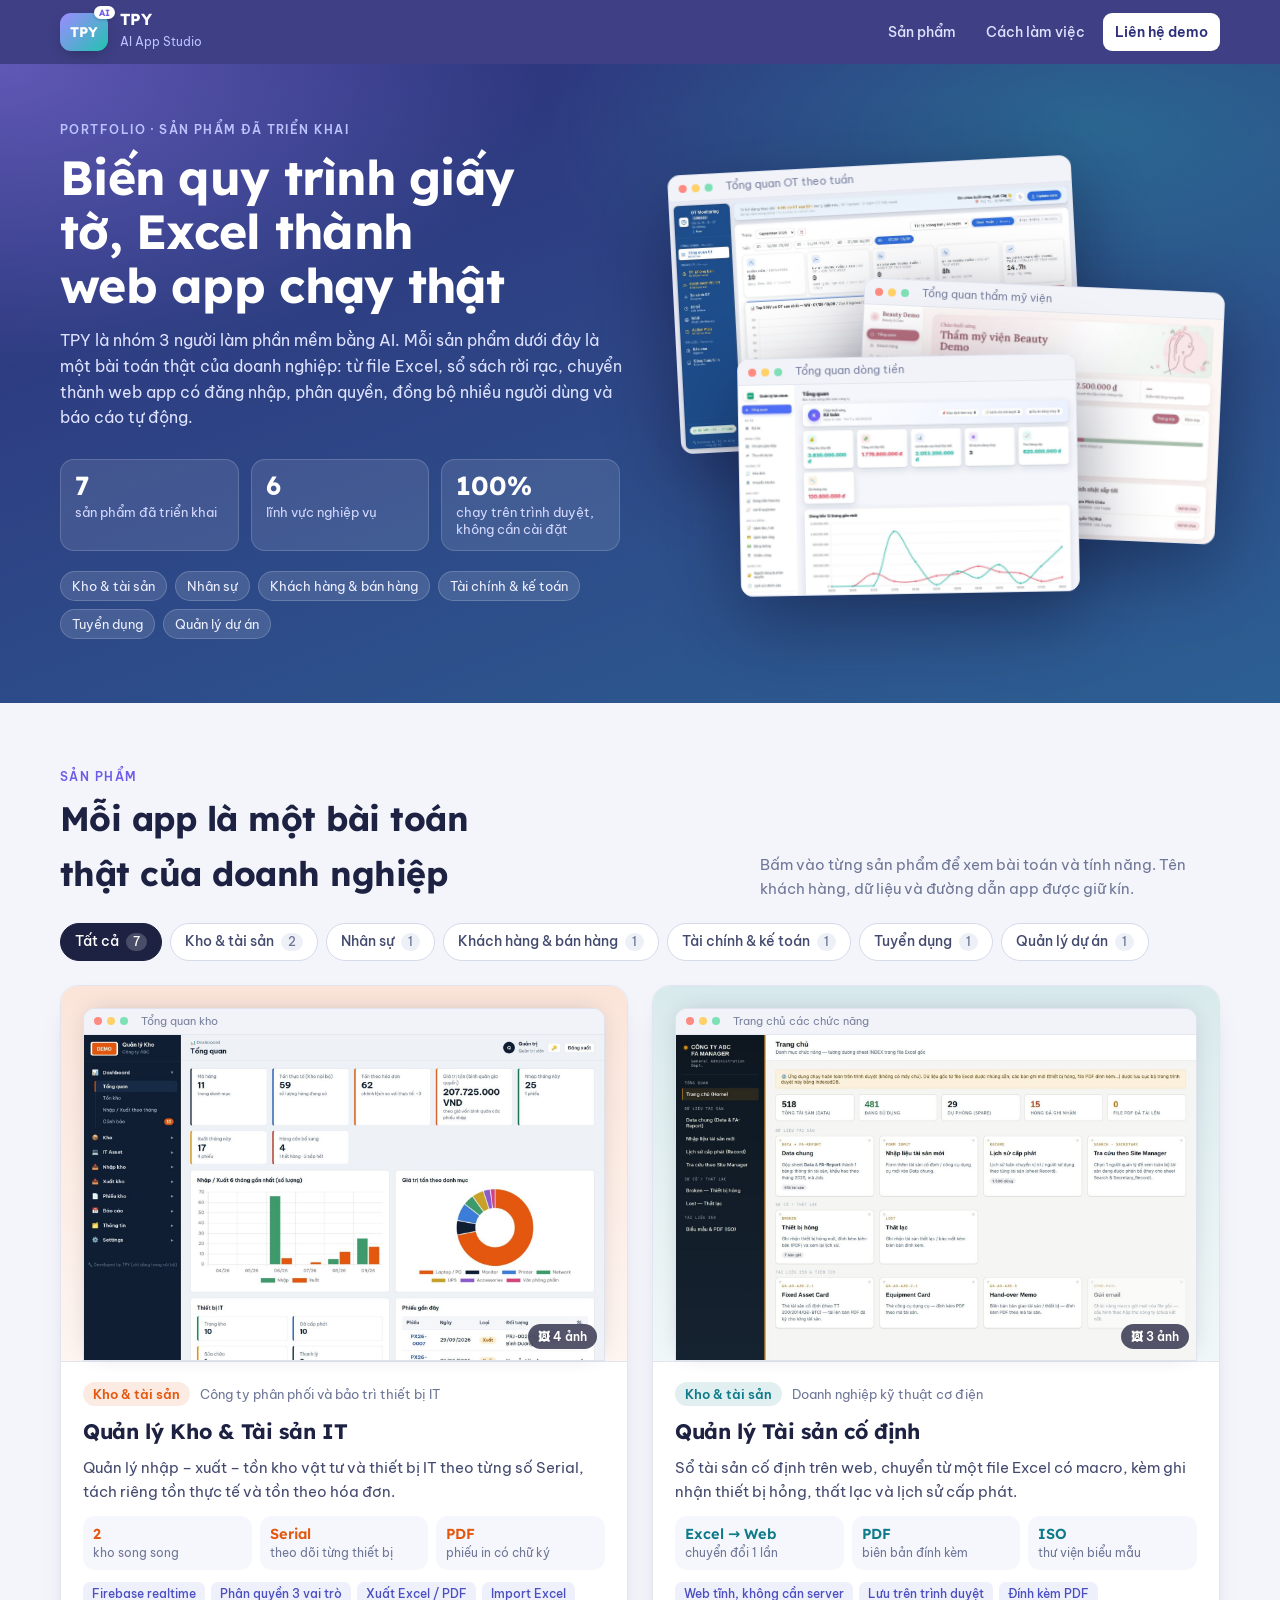
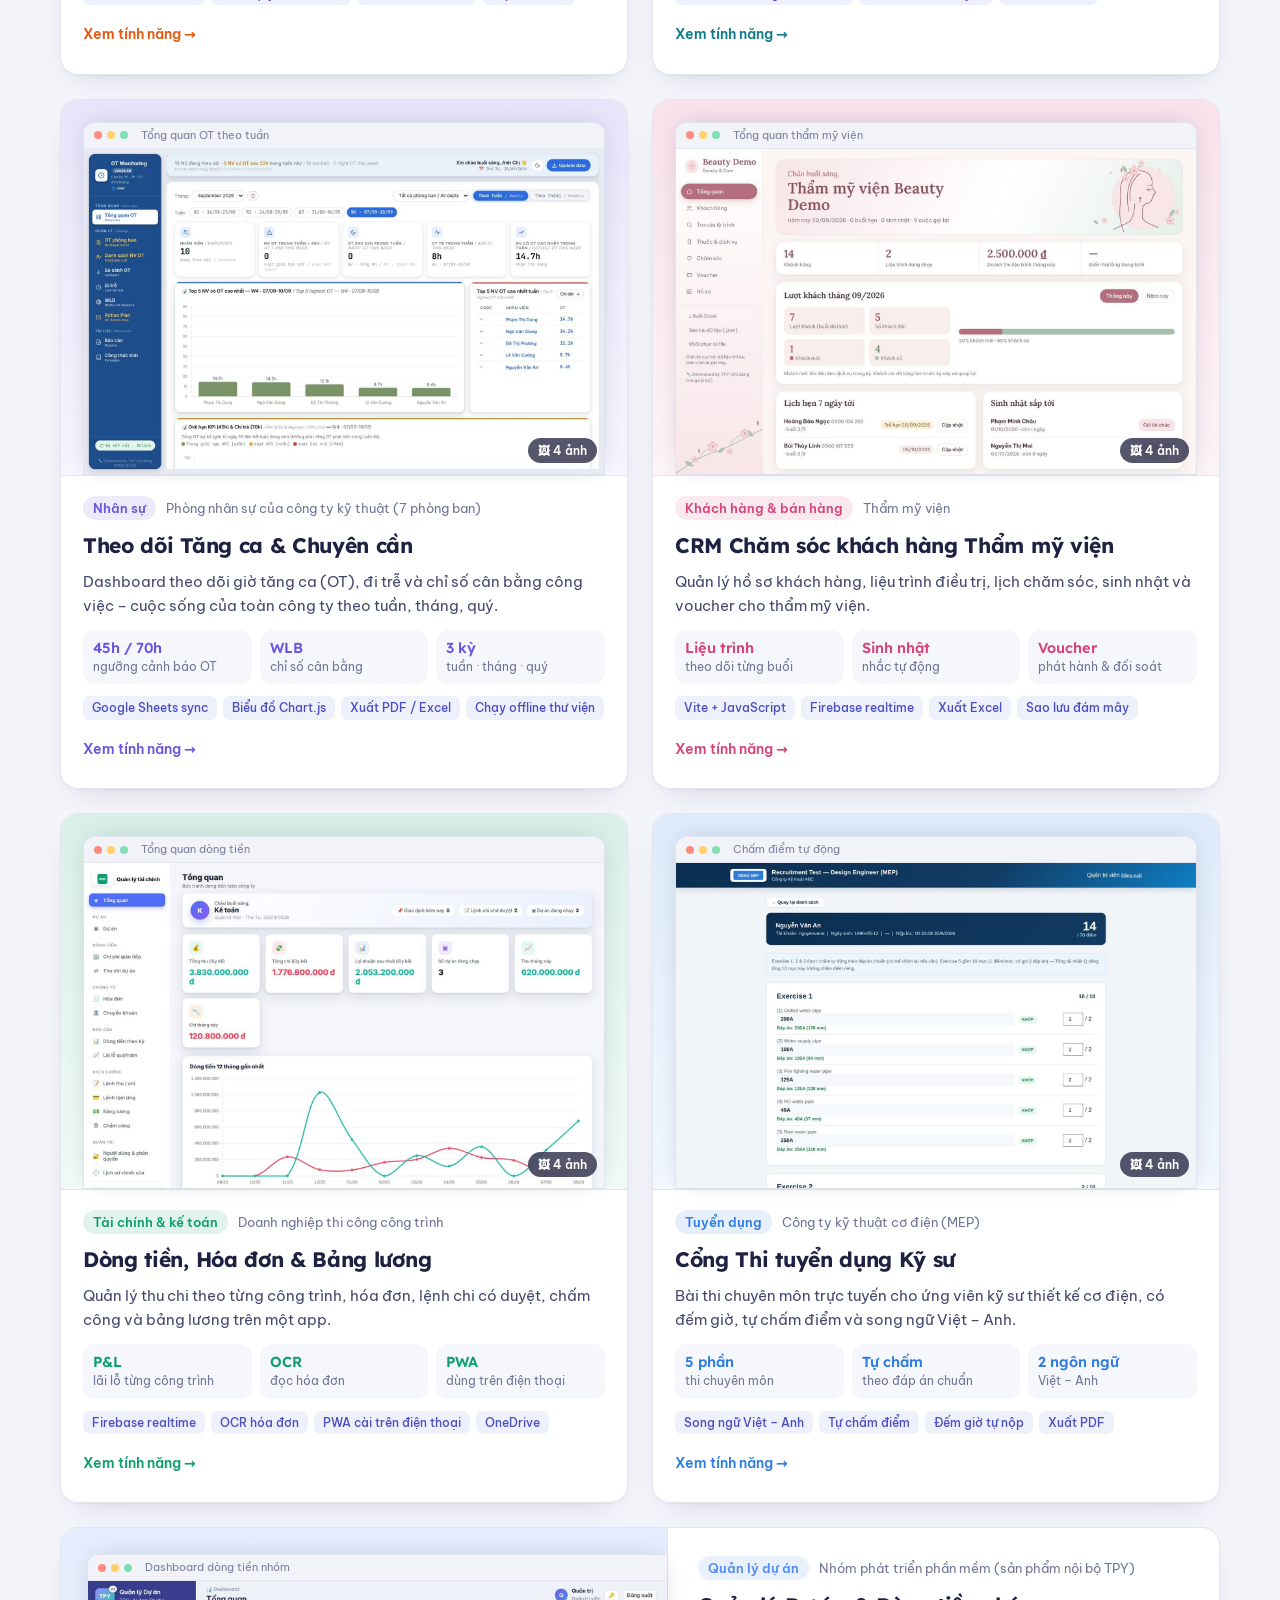
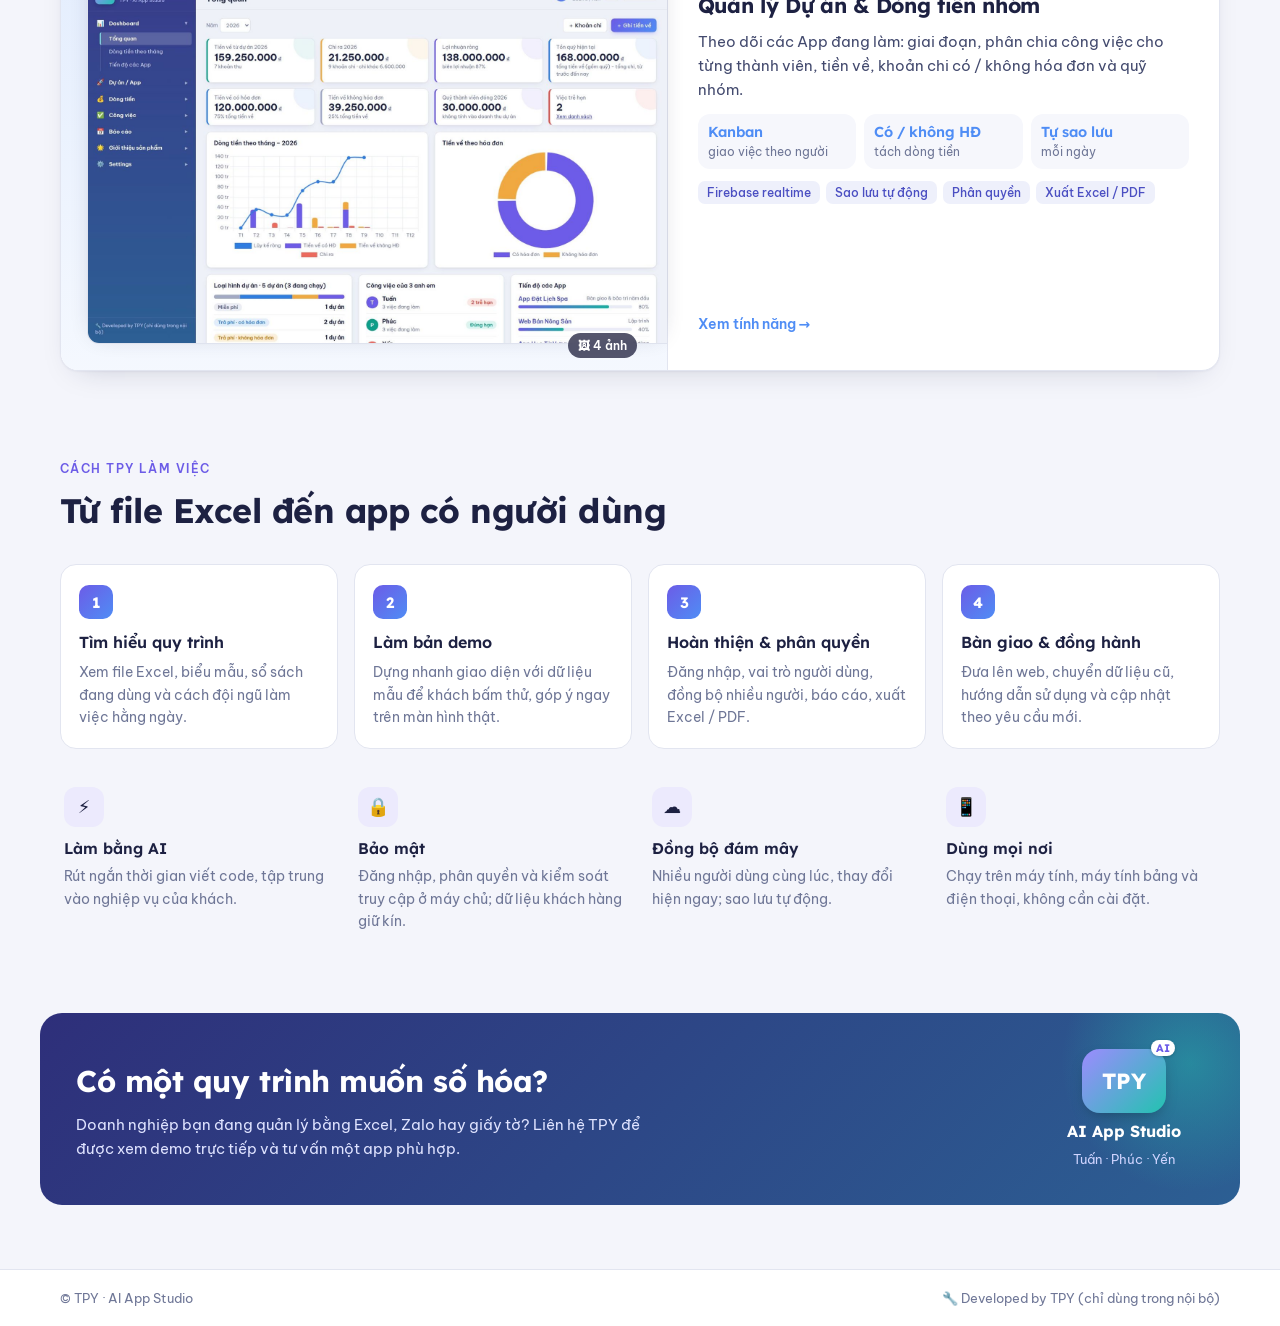
==== commit 7a8ebd7c: "Đổi tên thương hiệu 3AE thành TPY (app, trang giới thiệu, ảnh chụp, README) Co-Authored-By: Claude O" ====
--- a/gioi-thieu/index.html
+++ b/gioi-thieu/index.html
@@ -3,24 +3,24 @@
 <head>
 <meta charset="utf-8">
 <meta name="viewport" content="width=device-width,initial-scale=1">
-<title>3AE · AI App Studio – Sản phẩm đã triển khai</title>
-<meta name="description" content="3AE – nhóm làm web app bằng AI. Các sản phẩm đã triển khai: quản lý kho, tài sản, nhân sự, CRM, dòng tiền, thi tuyển dụng, quản lý dự án.">
+<title>TPY · AI App Studio – Sản phẩm đã triển khai</title>
+<meta name="description" content="TPY – nhóm làm web app bằng AI. Các sản phẩm đã triển khai: quản lý kho, tài sản, nhân sự, CRM, dòng tiền, thi tuyển dụng, quản lý dự án.">
 <meta property="og:type" content="website">
-<meta property="og:title" content="3AE · AI App Studio – Sản phẩm đã triển khai">
-<meta property="og:description" content="Biến quy trình giấy tờ, Excel thành web app chạy thật. Xem 7 sản phẩm 3AE đã làm cho doanh nghiệp.">
+<meta property="og:title" content="TPY · AI App Studio – Sản phẩm đã triển khai">
+<meta property="og:description" content="Biến quy trình giấy tờ, Excel thành web app chạy thật. Xem 7 sản phẩm TPY đã làm cho doanh nghiệp.">
 <meta property="og:image" content="https://ahntuan13.github.io/taytrai/gioi-thieu/og.png">
 <meta property="og:url" content="https://ahntuan13.github.io/taytrai/gioi-thieu/">
 <meta name="twitter:card" content="summary_large_image">
-<link rel="icon" href="data:image/svg+xml,%3Csvg xmlns='http://www.w3.org/2000/svg' viewBox='0 0 64 64'%3E%3Cdefs%3E%3ClinearGradient id='g' x1='0' y1='0' x2='1' y2='1'%3E%3Cstop offset='0' stop-color='%239d8bff'/%3E%3Cstop offset='1' stop-color='%2322c3b0'/%3E%3C/linearGradient%3E%3C/defs%3E%3Crect width='64' height='64' rx='14' fill='url(%23g)'/%3E%3Ctext x='32' y='41' font-family='Arial' font-weight='700' font-size='22' fill='white' text-anchor='middle'%3E3AE%3C/text%3E%3C/svg%3E">
+<link rel="icon" href="data:image/svg+xml,%3Csvg xmlns='http://www.w3.org/2000/svg' viewBox='0 0 64 64'%3E%3Cdefs%3E%3ClinearGradient id='g' x1='0' y1='0' x2='1' y2='1'%3E%3Cstop offset='0' stop-color='%239d8bff'/%3E%3Cstop offset='1' stop-color='%2322c3b0'/%3E%3C/linearGradient%3E%3C/defs%3E%3Crect width='64' height='64' rx='14' fill='url(%23g)'/%3E%3Ctext x='32' y='41' font-family='Arial' font-weight='700' font-size='22' fill='white' text-anchor='middle'%3ETPY%3C/text%3E%3C/svg%3E">
 <link rel="preconnect" href="https://fonts.googleapis.com">
 <link rel="preconnect" href="https://fonts.gstatic.com" crossorigin>
 <link href="https://fonts.googleapis.com/css2?family=Be+Vietnam+Pro:wght@400;500;600;700&family=Lexend:wght@500;600;700&display=swap" rel="stylesheet">
-<link rel="stylesheet" href="style.css?v=20260930.1130">
+<link rel="stylesheet" href="style.css?v=20260930.1040">
 </head>
 <body>
 <header class="nav">
   <div class="wrap navin">
-    <a class="logo" href="#top"><span class="lg">3AE<em>AI</em></span><span><b>3AE</b><small>AI App Studio</small></span></a>
+    <a class="logo" href="#top"><span class="lg">TPY<em>AI</em></span><span><b>TPY</b><small>AI App Studio</small></span></a>
     <nav><a href="#san-pham">Sản phẩm</a><a href="#cach-lam">Cách làm việc</a><a href="#lien-he" class="navcta">Liên hệ demo</a></nav>
   </div>
 </header>
@@ -56,7 +56,7 @@
 
   <section class="how" id="cach-lam">
     <div class="wrap">
-      <div class="eyebrow dark">Cách 3AE làm việc</div>
+      <div class="eyebrow dark">Cách TPY làm việc</div>
       <h2>Từ file Excel đến app có người dùng</h2>
       <ol class="steps">
         <li><b>Tìm hiểu quy trình</b><p>Xem file Excel, biểu mẫu, sổ sách đang dùng và cách đội ngũ làm việc hằng ngày.</p></li>
@@ -76,15 +76,15 @@
   <section class="cta" id="lien-he">
     <div class="wrap ctain">
       <div><h2>Có một quy trình muốn số hóa?</h2><p id="cta-text"></p></div>
-      <div class="ctabadge"><span class="lg big">3AE<em>AI</em></span><b>AI App Studio</b><small>Tuấn · Phúc · Yến</small></div>
+      <div class="ctabadge"><span class="lg big">TPY<em>AI</em></span><b>AI App Studio</b><small>Tuấn · Phúc · Yến</small></div>
     </div>
   </section>
 </main>
 
-<footer class="foot"><div class="wrap footin"><span>© 3AE · AI App Studio</span><span class="credit-text"></span></div></footer>
+<footer class="foot"><div class="wrap footin"><span>© TPY · AI App Studio</span><span class="credit-text"></span></div></footer>
 <div id="modal"></div>
 
-<script src="san-pham.js?v=20260930.1130"></script>
-<script src="app.js?v=20260930.1130"></script>
+<script src="san-pham.js?v=20260930.1040"></script>
+<script src="app.js?v=20260930.1040"></script>
 </body>
 </html>
--- a/gioi-thieu/style.css
+++ b/gioi-thieu/style.css
@@ -1,4 +1,4 @@
-/* Trang giới thiệu 3AE · AI App Studio */
+/* Trang giới thiệu TPY · AI App Studio */
 :root{
   --bg:#f4f5fb; --panel:#fff; --ink:#1d2142; --ink2:#434a6e; --muted:#6f7797; --line:#e2e5f0;
   --indigo:#2e2f7a; --steel:#2c5f93; --violet:#6c5ce7; --teal:#16b3a2;
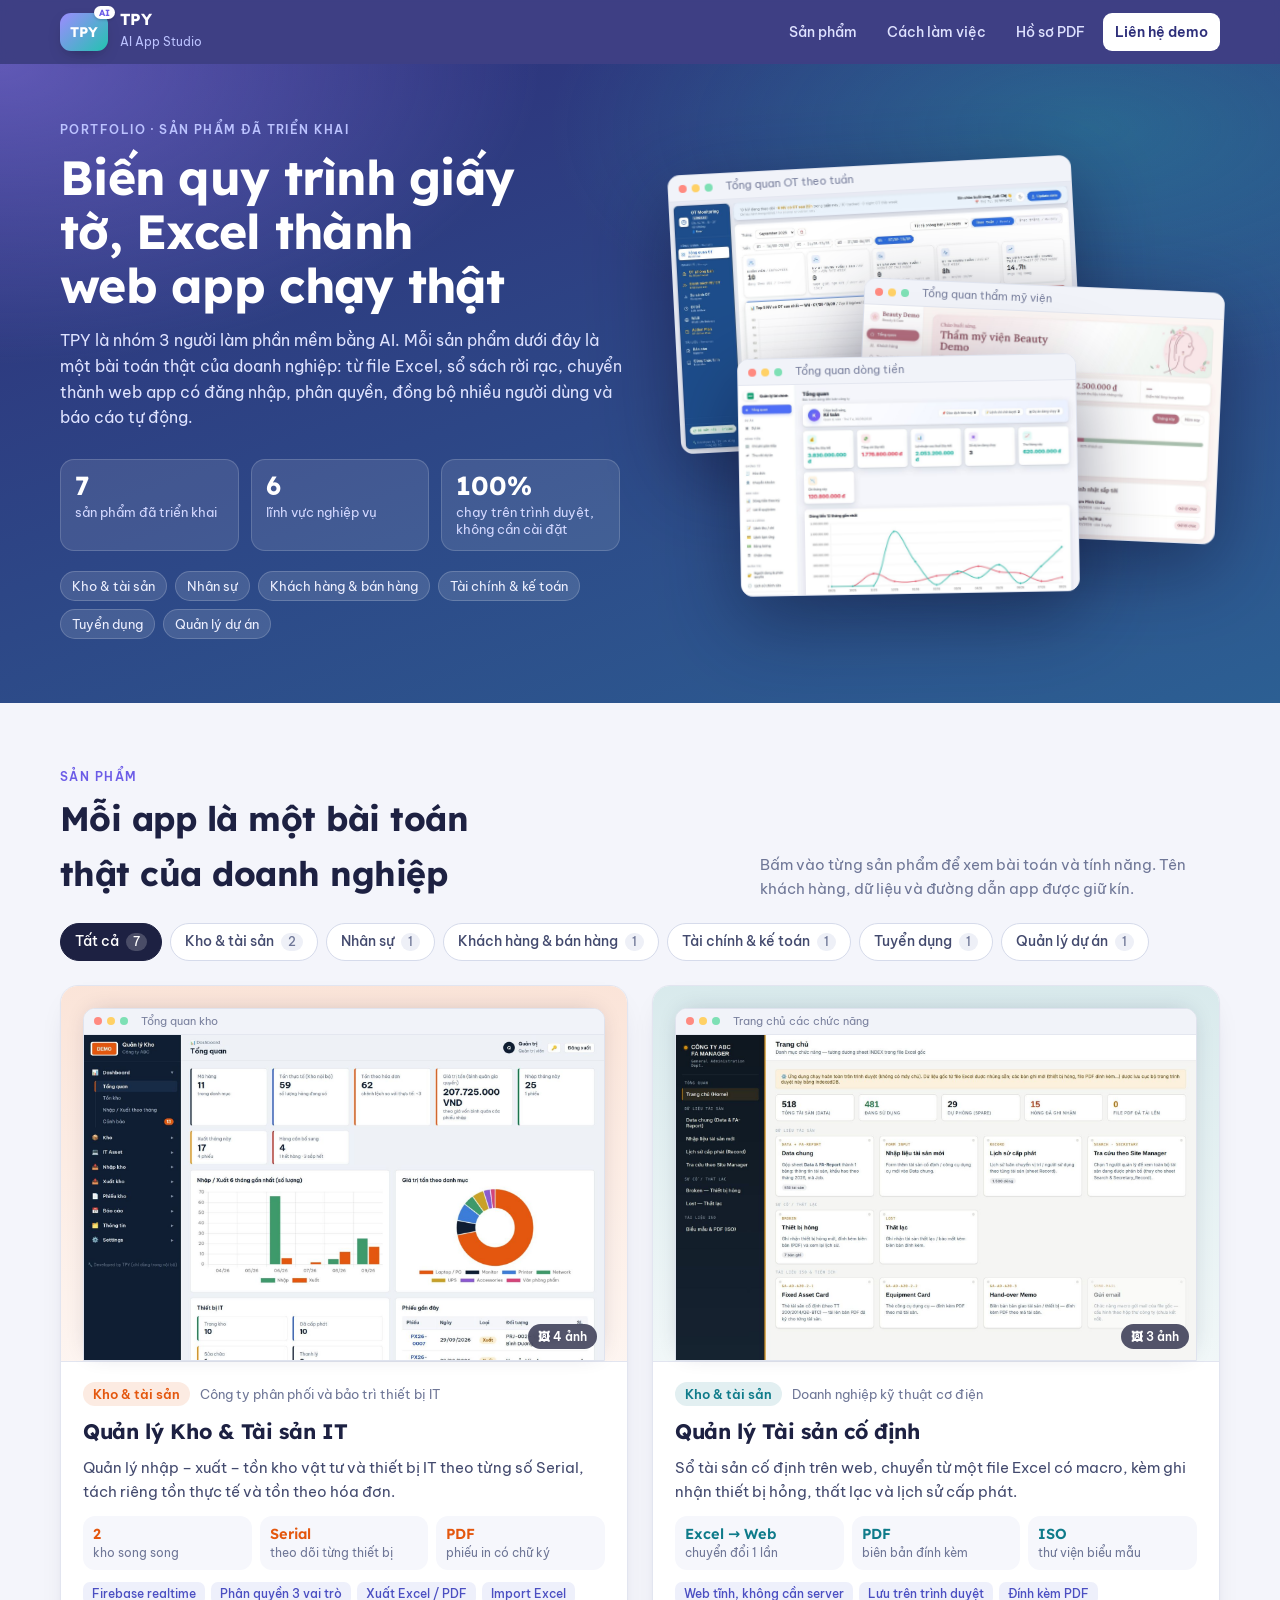
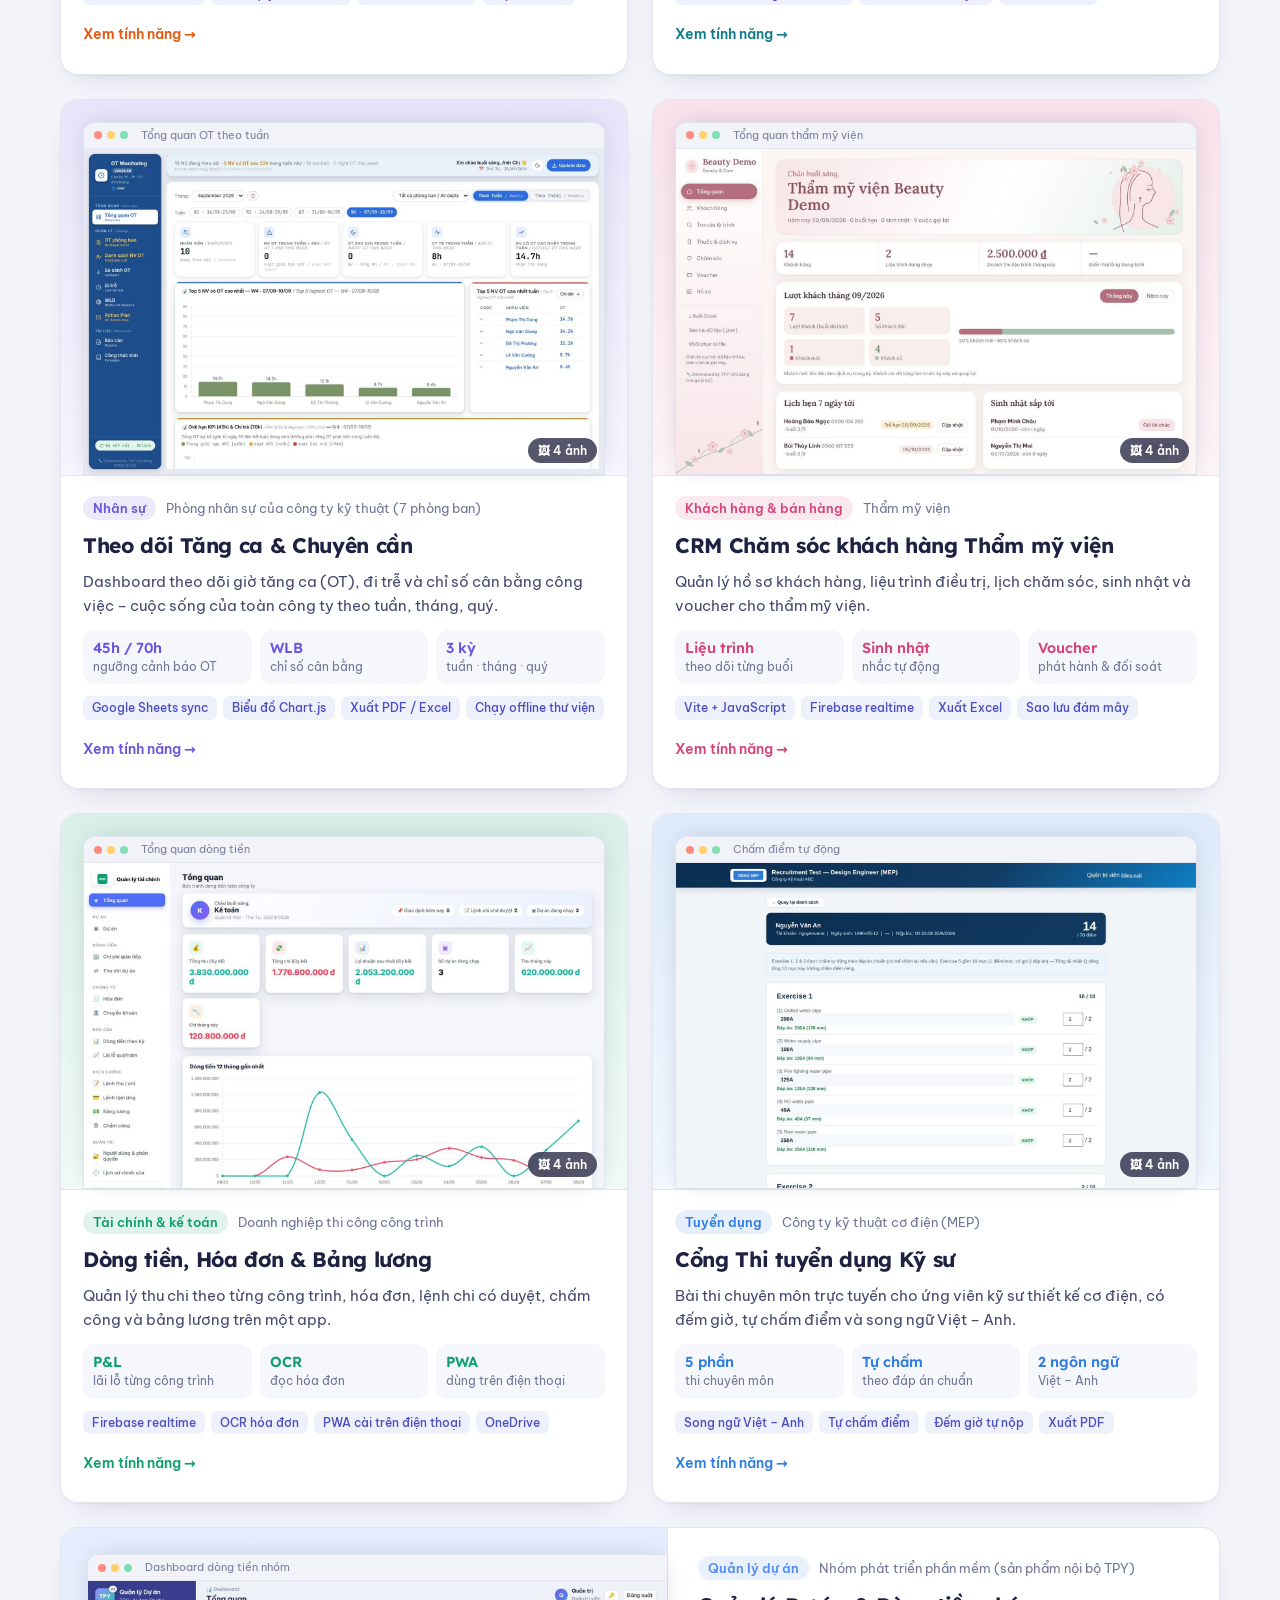
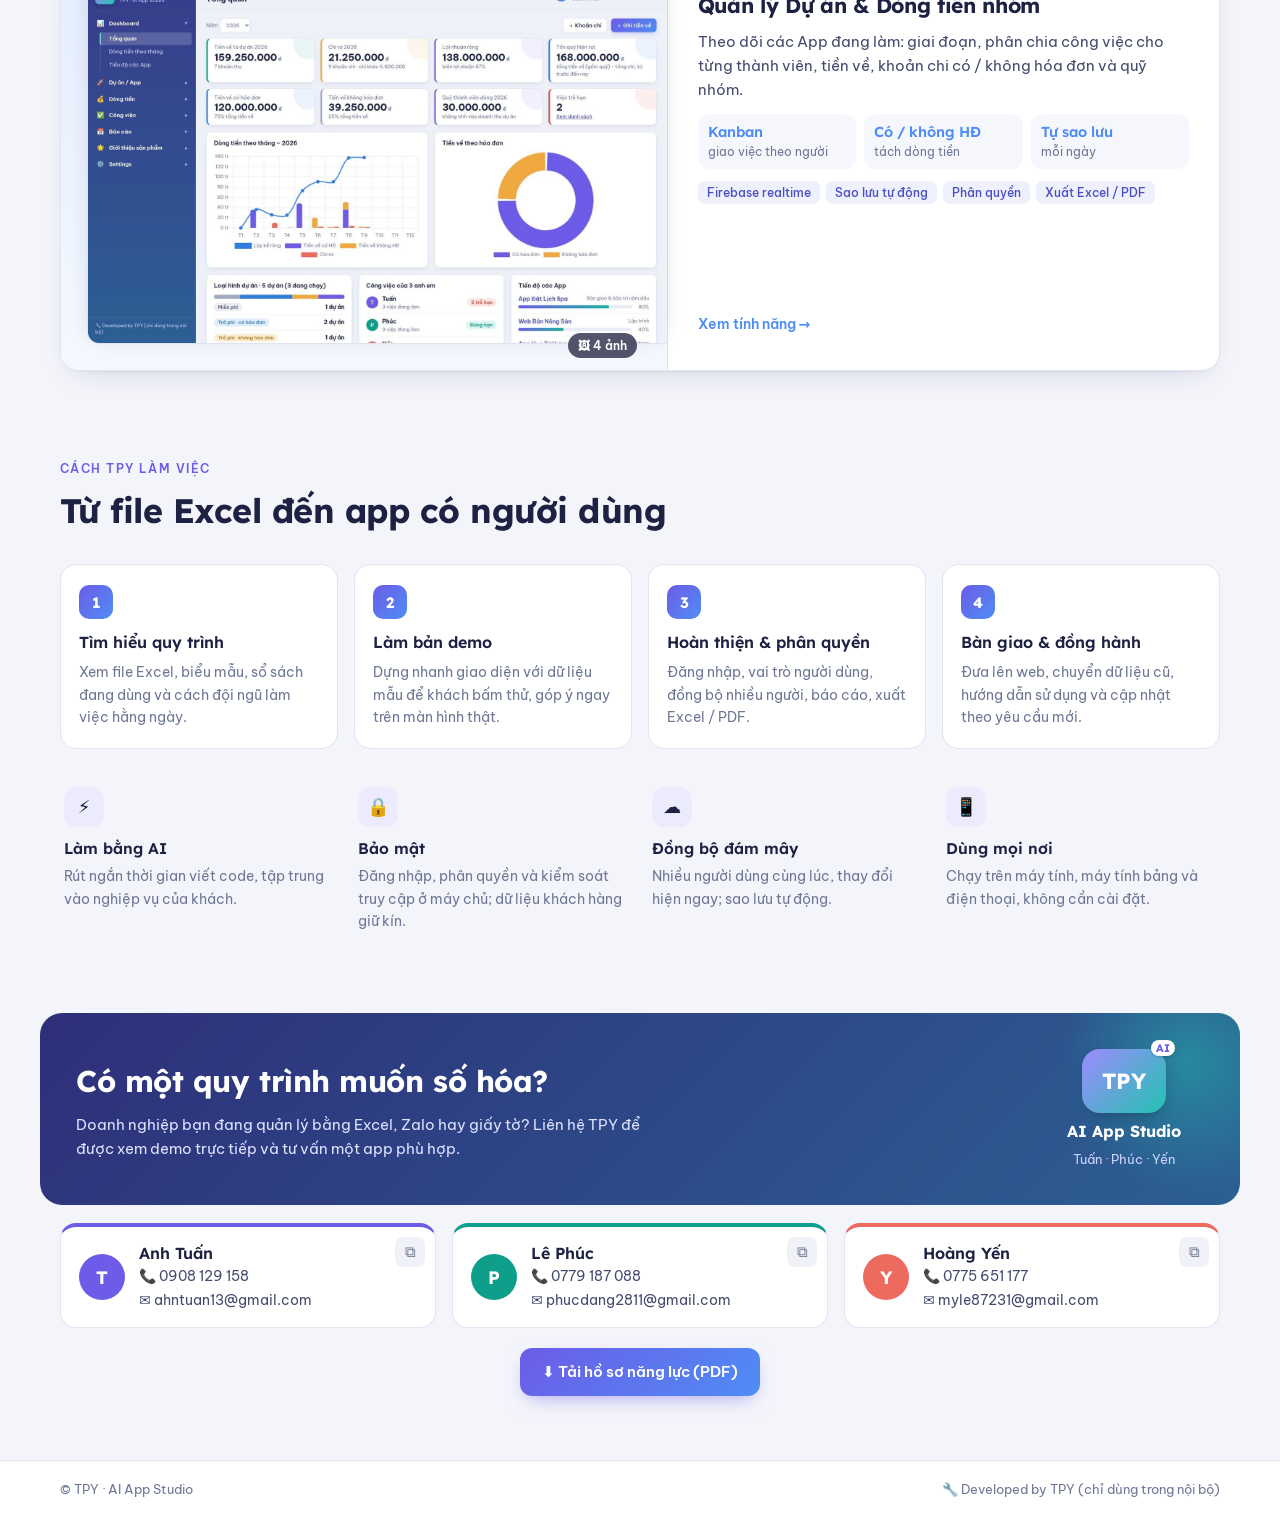
==== commit 9e12eedb: "Trang giới thiệu: thêm liên hệ Tuấn – Phúc – Yến; thêm hồ sơ năng lực PDF (11 trang A4) Co-Authored-" ====
--- a/gioi-thieu/index.html
+++ b/gioi-thieu/index.html
@@ -8,20 +8,20 @@
 <meta property="og:type" content="website">
 <meta property="og:title" content="TPY · AI App Studio – Sản phẩm đã triển khai">
 <meta property="og:description" content="Biến quy trình giấy tờ, Excel thành web app chạy thật. Xem 7 sản phẩm TPY đã làm cho doanh nghiệp.">
-<meta property="og:image" content="https://ahntuan13.github.io/taytrai/gioi-thieu/og.png">
-<meta property="og:url" content="https://ahntuan13.github.io/taytrai/gioi-thieu/">
+<meta property="og:image" content="https://ahntuan13.github.io/app-tpy/gioi-thieu/og.png">
+<meta property="og:url" content="https://ahntuan13.github.io/app-tpy/gioi-thieu/">
 <meta name="twitter:card" content="summary_large_image">
 <link rel="icon" href="data:image/svg+xml,%3Csvg xmlns='http://www.w3.org/2000/svg' viewBox='0 0 64 64'%3E%3Cdefs%3E%3ClinearGradient id='g' x1='0' y1='0' x2='1' y2='1'%3E%3Cstop offset='0' stop-color='%239d8bff'/%3E%3Cstop offset='1' stop-color='%2322c3b0'/%3E%3C/linearGradient%3E%3C/defs%3E%3Crect width='64' height='64' rx='14' fill='url(%23g)'/%3E%3Ctext x='32' y='41' font-family='Arial' font-weight='700' font-size='22' fill='white' text-anchor='middle'%3ETPY%3C/text%3E%3C/svg%3E">
 <link rel="preconnect" href="https://fonts.googleapis.com">
 <link rel="preconnect" href="https://fonts.gstatic.com" crossorigin>
 <link href="https://fonts.googleapis.com/css2?family=Be+Vietnam+Pro:wght@400;500;600;700&family=Lexend:wght@500;600;700&display=swap" rel="stylesheet">
-<link rel="stylesheet" href="style.css?v=20260930.1040">
+<link rel="stylesheet" href="style.css?v=20261001.0840">
 </head>
 <body>
 <header class="nav">
   <div class="wrap navin">
     <a class="logo" href="#top"><span class="lg">TPY<em>AI</em></span><span><b>TPY</b><small>AI App Studio</small></span></a>
-    <nav><a href="#san-pham">Sản phẩm</a><a href="#cach-lam">Cách làm việc</a><a href="#lien-he" class="navcta">Liên hệ demo</a></nav>
+    <nav><a href="#san-pham">Sản phẩm</a><a href="#cach-lam">Cách làm việc</a><a href="TPY-Ho-so-nang-luc.pdf" target="_blank" rel="noopener">Hồ sơ PDF</a><a href="#lien-he" class="navcta">Liên hệ demo</a></nav>
   </div>
 </header>
 
@@ -78,13 +78,15 @@
       <div><h2>Có một quy trình muốn số hóa?</h2><p id="cta-text"></p></div>
       <div class="ctabadge"><span class="lg big">TPY<em>AI</em></span><b>AI App Studio</b><small>Tuấn · Phúc · Yến</small></div>
     </div>
+    <div class="wrap contacts" id="contacts"></div>
+    <div class="wrap dl"><a class="dlbtn" href="TPY-Ho-so-nang-luc.pdf" target="_blank" rel="noopener">⬇ Tải hồ sơ năng lực (PDF)</a></div>
   </section>
 </main>
 
 <footer class="foot"><div class="wrap footin"><span>© TPY · AI App Studio</span><span class="credit-text"></span></div></footer>
 <div id="modal"></div>
 
-<script src="san-pham.js?v=20260930.1040"></script>
-<script src="app.js?v=20260930.1040"></script>
+<script src="san-pham.js?v=20261001.0840"></script>
+<script src="app.js?v=20261001.0840"></script>
 </body>
 </html>
--- a/gioi-thieu/style.css
+++ b/gioi-thieu/style.css
@@ -277,3 +277,18 @@
 .th:hover{border-color:color-mix(in srgb,var(--c) 50%,transparent)}
 .cl .shotf .m-img{aspect-ratio:16/10}
 @media (max-width:620px){.th{flex-basis:120px}.nshots{right:20px}}
+
+/* ---------- liên hệ ---------- */
+.contacts{display:grid;grid-template-columns:repeat(3,minmax(0,1fr));gap:16px;margin-top:18px}
+.ct{position:relative;display:flex;gap:14px;align-items:center;background:#fff;border:1px solid var(--line);border-radius:16px;padding:16px 18px;border-top:4px solid var(--c)}
+.ctav{flex:none;width:46px;height:46px;border-radius:50%;display:grid;place-items:center;background:var(--c);color:#fff;font:700 18px var(--display)}
+.ctb{display:flex;flex-direction:column;gap:2px;min-width:0}
+.ctb b{font:600 16px var(--display)}
+.ctb a{text-decoration:none;color:var(--ink2);font-size:14px;white-space:nowrap;overflow:hidden;text-overflow:ellipsis}
+.ctb a:hover{color:var(--c)}
+.cpy{position:absolute;right:10px;top:10px;border:0;background:#f1f2f8;border-radius:8px;width:30px;height:30px;color:var(--muted)}
+.cpy:hover{background:#e6e8f5;color:var(--ink)}
+.dl{display:flex;justify-content:center;margin-top:20px}
+.dlbtn{display:inline-flex;align-items:center;gap:8px;text-decoration:none;font-weight:600;color:#fff;background:var(--grad);padding:12px 22px;border-radius:12px;box-shadow:0 8px 20px -8px rgba(108,92,231,.6)}
+.dlbtn:hover{filter:brightness(1.06)}
+@media (max-width:980px){.contacts{grid-template-columns:1fr}}
